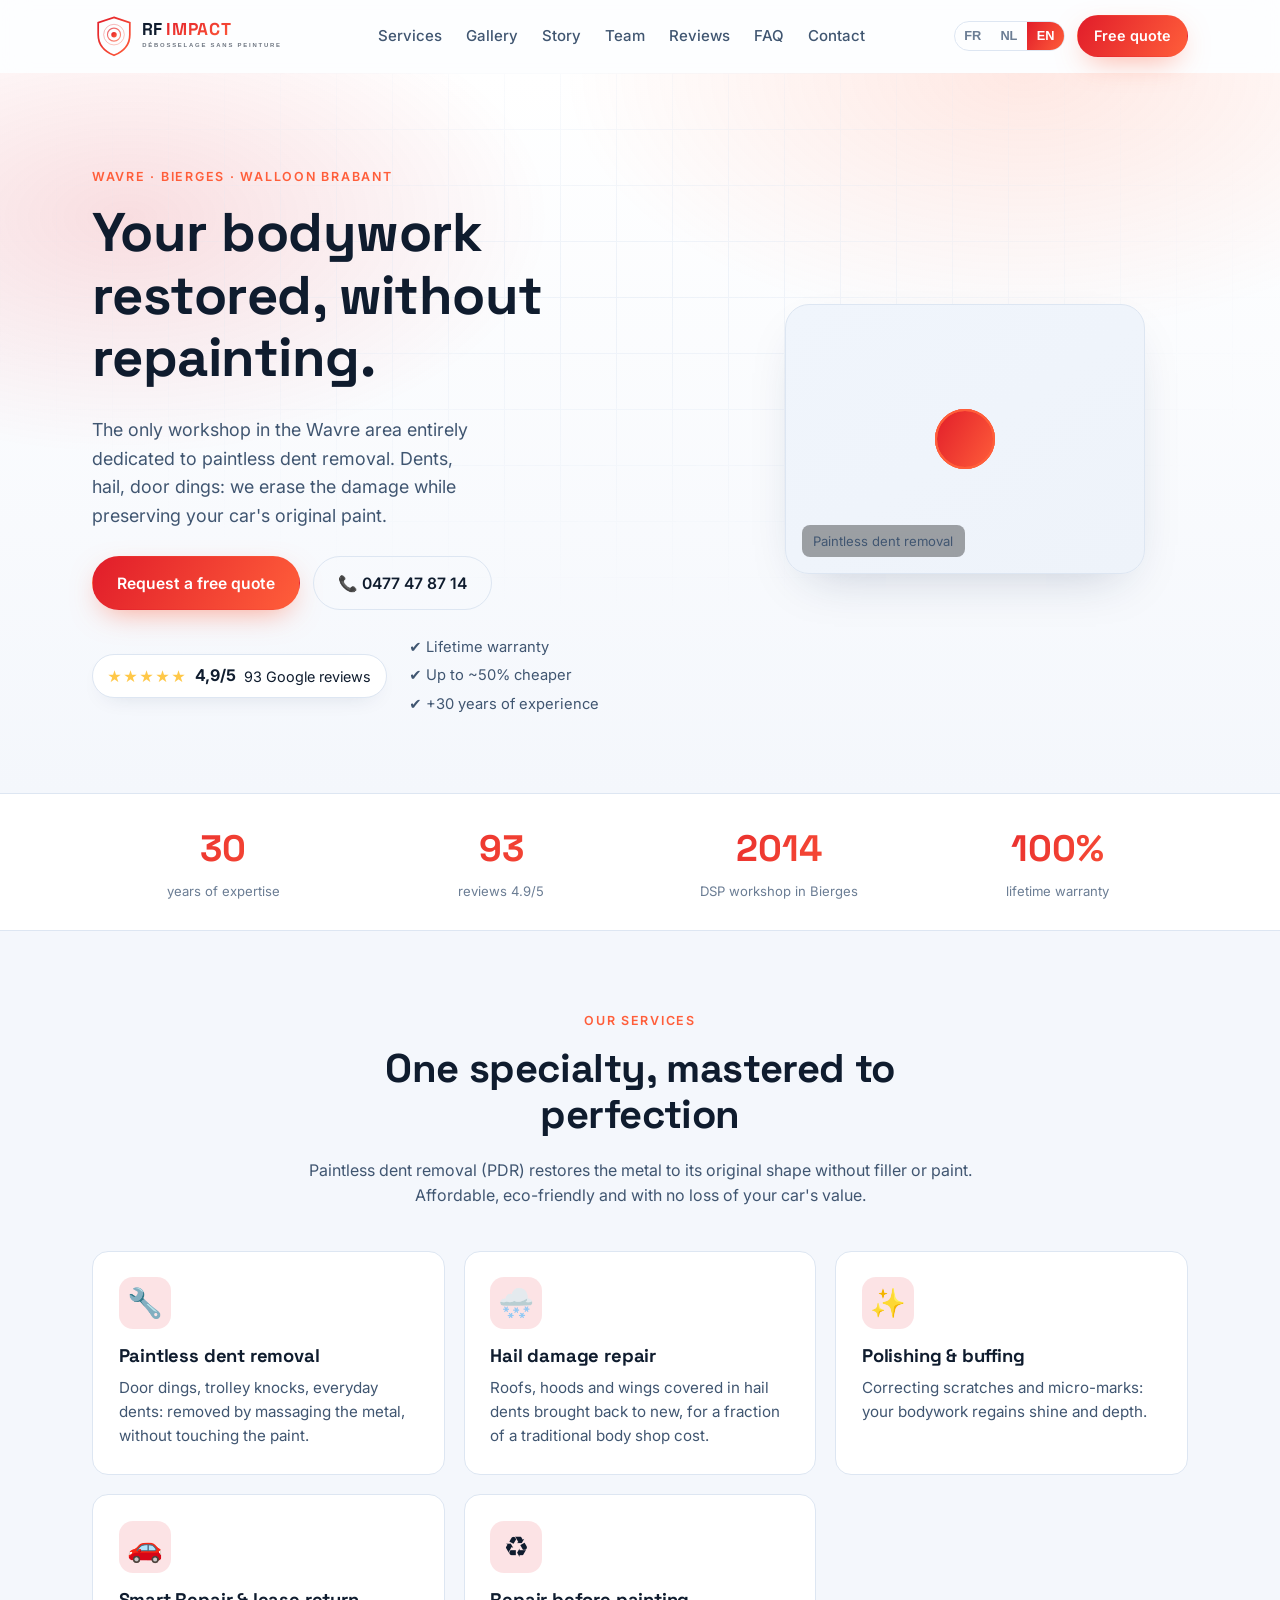
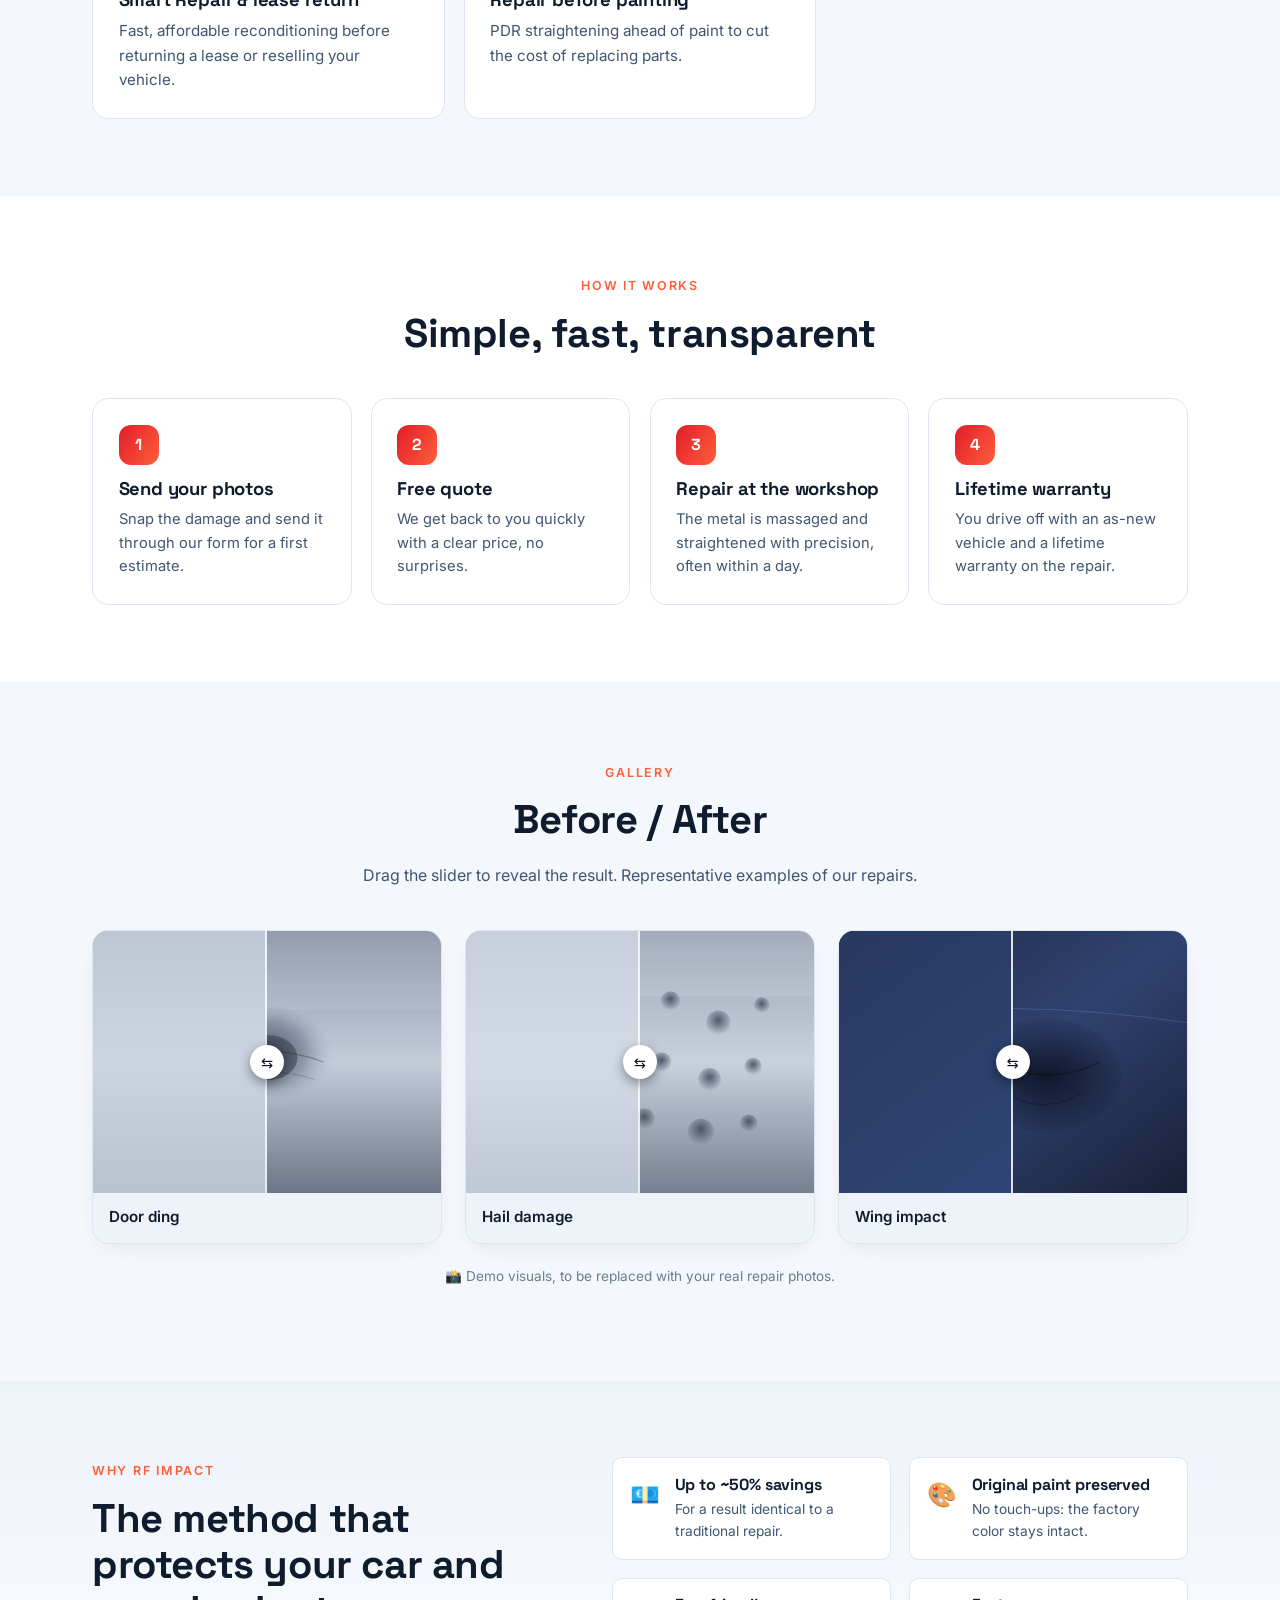
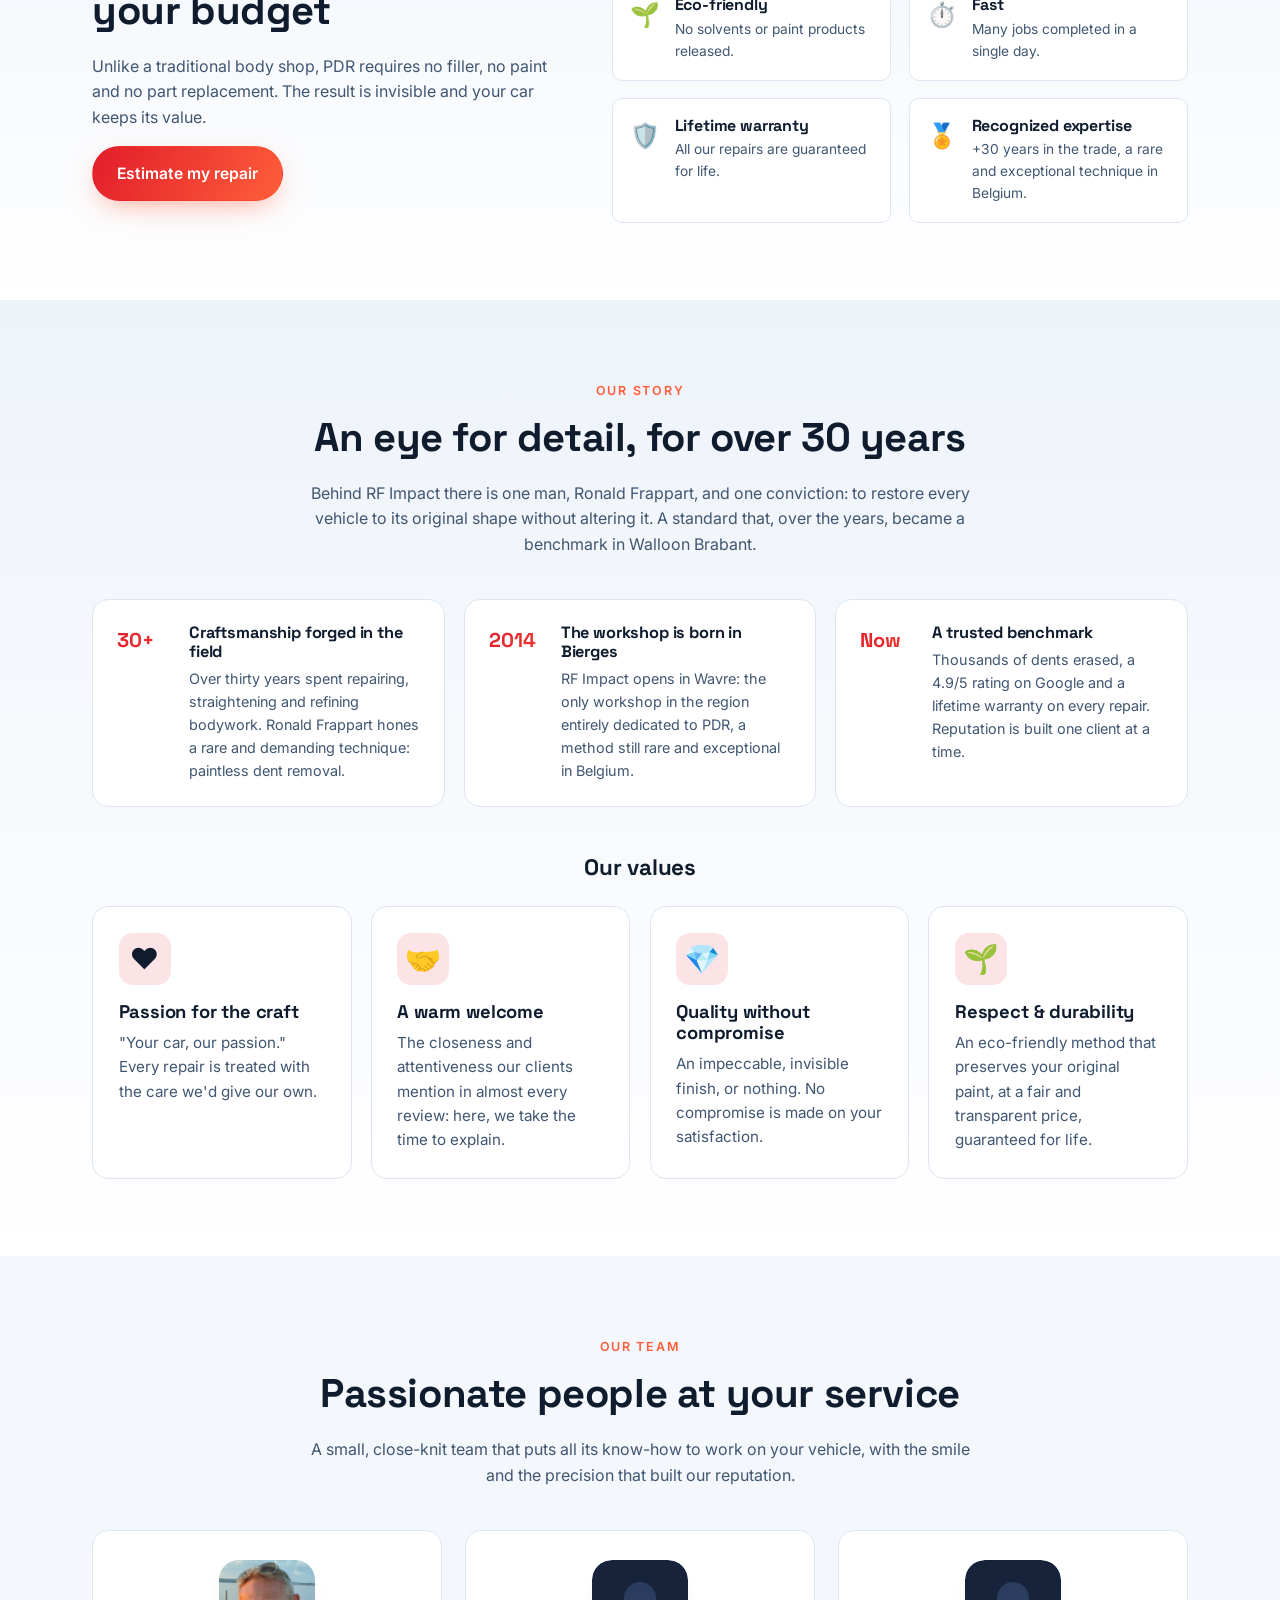
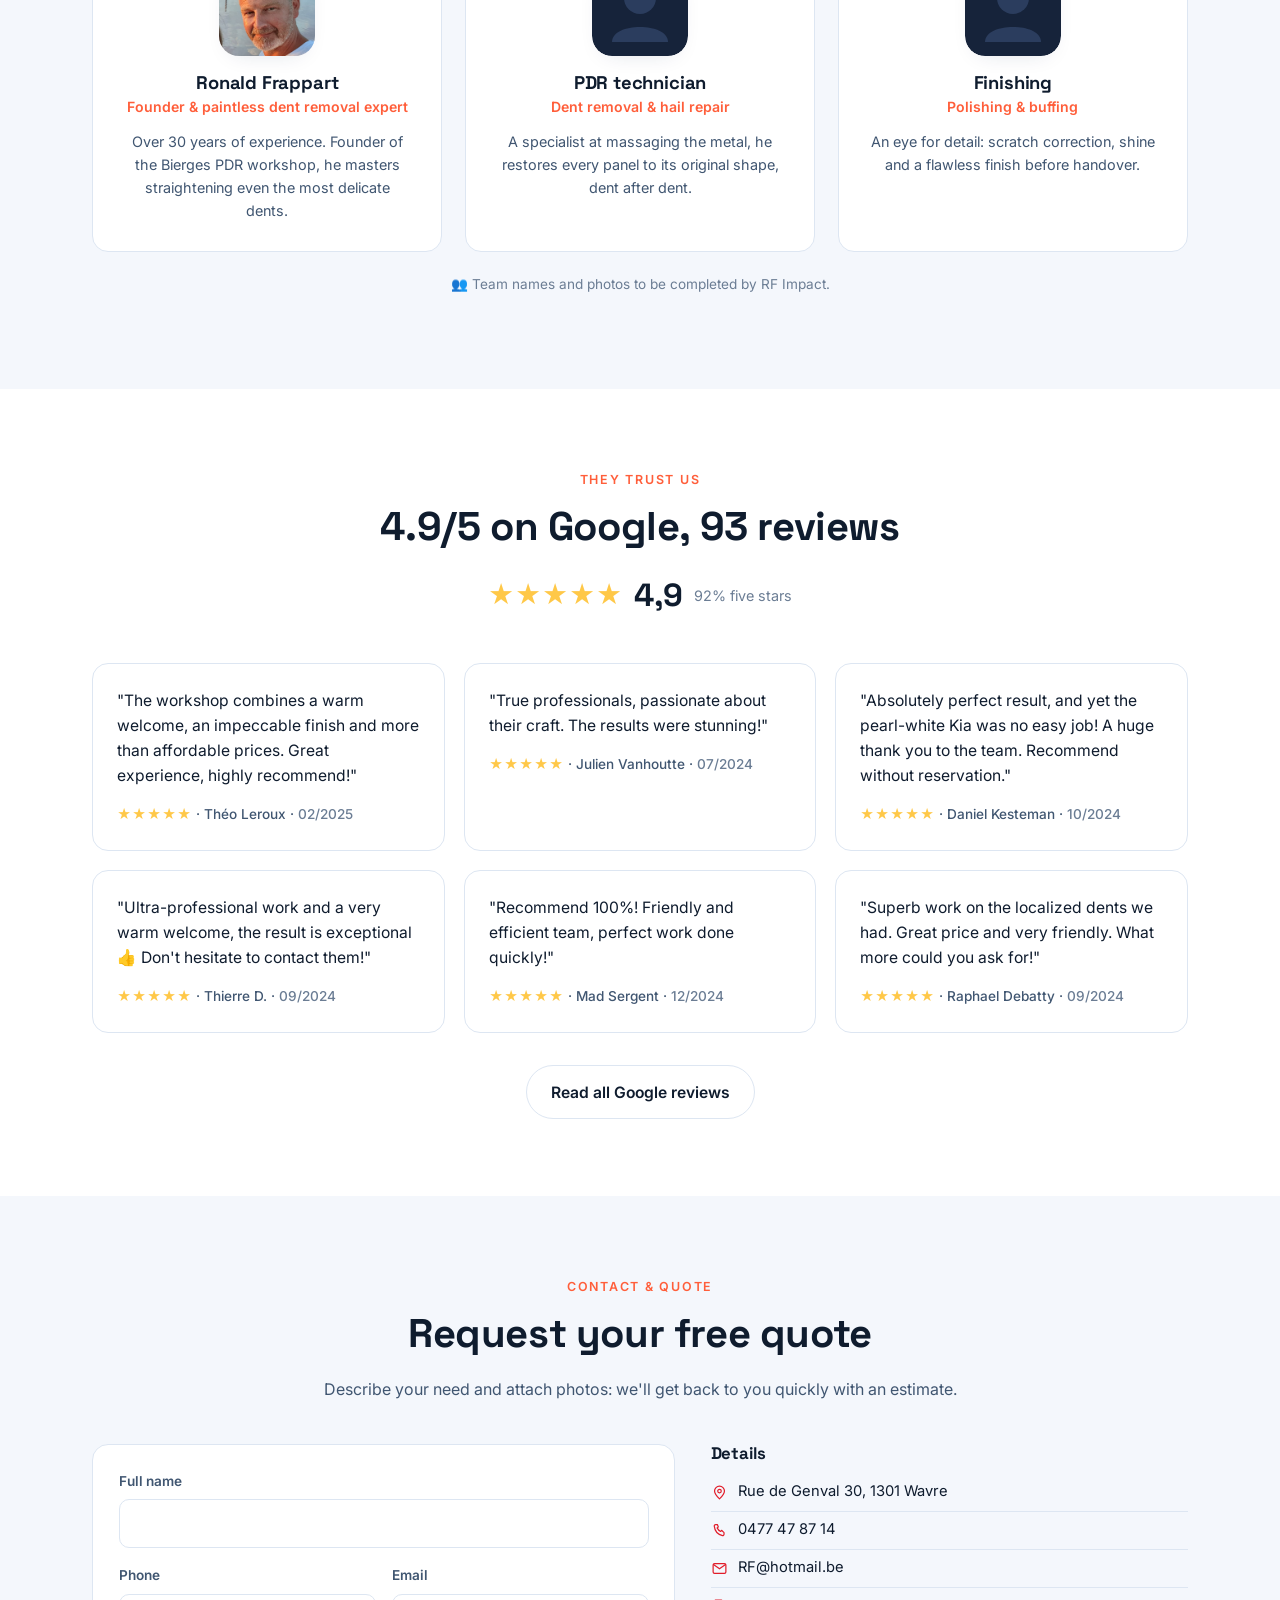
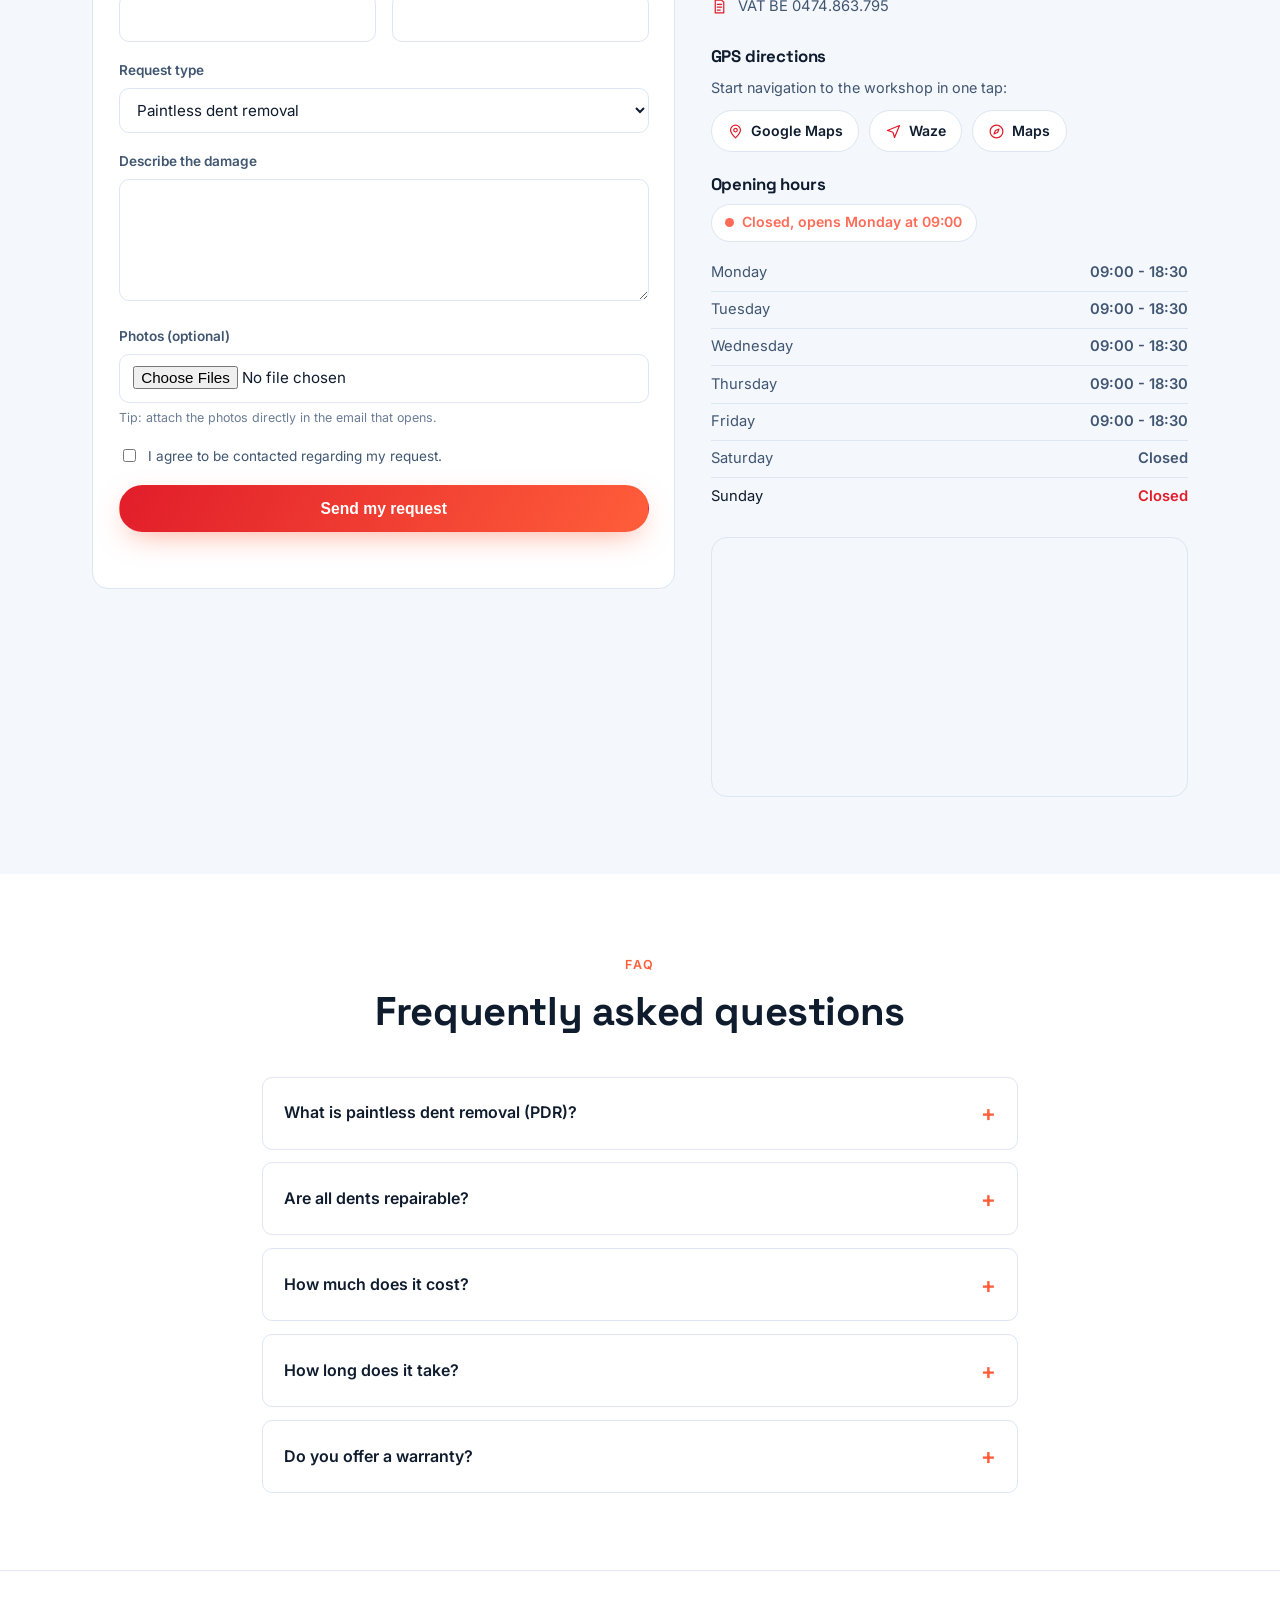
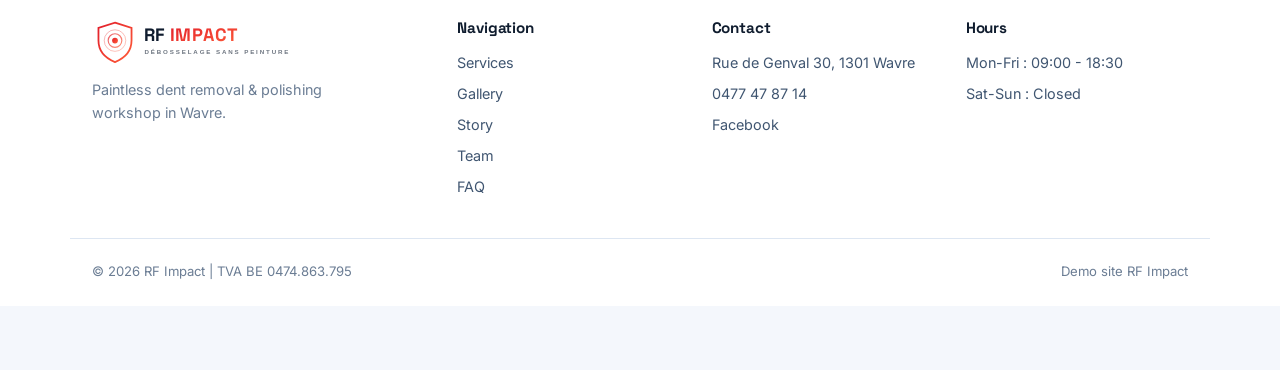
==== index.html @ 6174b1ff "Site RF Impact - version demo client Site vitrine PWA trilingue (FR/NL/EN) : debosselage sans peintu" ====
<!DOCTYPE html>
<html lang="fr">
<head>
  <meta charset="UTF-8" />
  <meta name="viewport" content="width=device-width, initial-scale=1.0" />
  <meta name="theme-color" content="#e11d2a" />
  <title>RF Impact | Débosselage sans peinture à Wavre (DSP, grêle, polissage)</title>
  <meta name="description" content="RF Impact à Wavre (Bierges) : le seul atelier de la région entièrement dédié au débosselage sans peinture (DSP). Plus de 30 ans d'expérience, garantie à vie, 4,9/5 sur Google. Grêle, coups de portière, polissage. Devis gratuit." />
  <meta name="keywords" content="débosselage sans peinture, DSP, Wavre, Bierges, grêle, carrosserie, smart repair, polissage, RF Impact, Ronald Frappart, Brabant wallon, réparation bosse voiture" />
  <meta name="author" content="RF Impact" />
  <meta name="robots" content="index, follow, max-image-preview:large, max-snippet:-1" />
  <meta name="format-detection" content="telephone=yes" />
  <link rel="canonical" href="https://rfimpact.be/" />

  <!-- Geo (local SEO) -->
  <meta name="geo.region" content="BE-WBR" />
  <meta name="geo.placename" content="Wavre, Bierges" />
  <meta name="geo.position" content="50.7057;4.5647" />
  <meta name="ICBM" content="50.7057, 4.5647" />

  <!-- Open Graph -->
  <meta property="og:type" content="business.business" />
  <meta property="og:site_name" content="RF Impact" />
  <meta property="og:title" content="RF Impact | Débosselage sans peinture à Wavre" />
  <meta property="og:description" content="Le seul atelier de Wavre entièrement dédié au débosselage sans peinture. Plus de 30 ans d'expérience, garantie à vie, 4,9/5 sur Google." />
  <meta property="og:url" content="https://rfimpact.be/" />
  <meta property="og:image" content="https://rfimpact.be/assets/og.svg" />
  <meta property="og:image:alt" content="RF Impact, débosselage sans peinture à Wavre" />
  <meta property="og:locale" content="fr_BE" />
  <meta property="og:locale:alternate" content="nl_BE" />
  <meta property="og:locale:alternate" content="en_GB" />

  <!-- Twitter Card -->
  <meta name="twitter:card" content="summary_large_image" />
  <meta name="twitter:title" content="RF Impact | Débosselage sans peinture à Wavre" />
  <meta name="twitter:description" content="Le seul atelier de Wavre dédié au débosselage sans peinture. Garantie à vie, 4,9/5 sur Google." />
  <meta name="twitter:image" content="https://rfimpact.be/assets/og.svg" />

  <link rel="icon" type="image/svg+xml" href="assets/icon.svg" />
  <link rel="apple-touch-icon" href="assets/icon.svg" />
  <link rel="manifest" href="manifest.webmanifest" />

  <link rel="preconnect" href="https://fonts.googleapis.com" />
  <link rel="preconnect" href="https://fonts.gstatic.com" crossorigin />
  <link href="https://fonts.googleapis.com/css2?family=Space+Grotesk:wght@500;600;700&family=Inter:wght@400;500;600;700&display=swap" rel="stylesheet" />
  <link rel="stylesheet" href="styles.css" />

  <!-- Structured data for local SEO -->
  <script type="application/ld+json">
  {
    "@context": "https://schema.org",
    "@type": "AutoBodyShop",
    "@id": "https://rfimpact.be/#business",
    "name": "RF Impact",
    "alternateName": "DSP RF-Impact Ronald Frappart",
    "description": "Atelier de débosselage sans peinture (DSP) à Wavre : le seul de la région entièrement dédié au DSP. Grêle, coups de portière, polissage. Garantie à vie, plus de 30 ans d'expérience.",
    "url": "https://rfimpact.be/",
    "image": "https://rfimpact.be/assets/icon.svg",
    "logo": "https://rfimpact.be/assets/icon.svg",
    "founder": { "@type": "Person", "name": "Ronald Frappart" },
    "foundingDate": "2014",
    "priceRange": "€€",
    "currenciesAccepted": "EUR",
    "paymentAccepted": "Espèces, Bancontact, Virement",
    "telephone": "+32477478714",
    "email": "RF@hotmail.be",
    "knowsLanguage": ["fr", "nl", "en"],
    "slogan": "Votre carrosserie retrouve sa forme, sans repeindre.",
    "address": {
      "@type": "PostalAddress",
      "streetAddress": "Rue de Genval 30",
      "postalCode": "1301",
      "addressLocality": "Wavre",
      "addressRegion": "Brabant wallon",
      "addressCountry": "BE"
    },
    "geo": { "@type": "GeoCoordinates", "latitude": 50.7057, "longitude": 4.5647 },
    "hasMap": "https://www.google.com/maps?q=Rue+de+Genval+30,+1301+Wavre",
    "areaServed": [
      { "@type": "City", "name": "Wavre" },
      { "@type": "City", "name": "Bierges" },
      { "@type": "City", "name": "Ottignies-Louvain-la-Neuve" },
      { "@type": "City", "name": "Rixensart" },
      { "@type": "City", "name": "Genval" },
      { "@type": "AdministrativeArea", "name": "Brabant wallon" }
    ],
    "openingHoursSpecification": [
      { "@type": "OpeningHoursSpecification", "dayOfWeek": ["Monday","Tuesday","Wednesday","Thursday","Friday"], "opens": "09:00", "closes": "18:30" }
    ],
    "sameAs": [
      "https://www.facebook.com/CentreDeDebosselageSansPeinture/",
      "https://www.google.com/search?q=RF+Impact+DSP+Wavre"
    ],
    "hasOfferCatalog": {
      "@type": "OfferCatalog",
      "name": "Services RF Impact",
      "itemListElement": [
        { "@type": "Offer", "itemOffered": { "@type": "Service", "name": "Débosselage sans peinture (DSP)" } },
        { "@type": "Offer", "itemOffered": { "@type": "Service", "name": "Réparation grêle" } },
        { "@type": "Offer", "itemOffered": { "@type": "Service", "name": "Polissage et lustrage" } },
        { "@type": "Offer", "itemOffered": { "@type": "Service", "name": "Smart Repair et retour leasing" } }
      ]
    },
    "aggregateRating": { "@type": "AggregateRating", "ratingValue": "4.9", "reviewCount": "93", "bestRating": "5" },
    "review": [
      { "@type": "Review", "author": { "@type": "Person", "name": "Théo Leroux" }, "reviewRating": { "@type": "Rating", "ratingValue": "5", "bestRating": "5" }, "reviewBody": "L'atelier allie un accueil chaleureux, un rendu impeccable et des prix plus qu'abordables. Super expérience, je recommande !" },
      { "@type": "Review", "author": { "@type": "Person", "name": "Daniel Kesteman" }, "reviewRating": { "@type": "Rating", "ratingValue": "5", "bestRating": "5" }, "reviewBody": "Résultat absolument parfait. Un tout grand merci à l'équipe. À recommander sans réserve." }
    ],
    "vatID": "BE0474863795"
  }
  </script>
</head>
<body>
  <a class="skip-link" href="#main" data-i18n="a11y.skip">Aller au contenu</a>

  <!-- ============ HEADER ============ -->
  <header class="site-header" id="siteHeader">
    <div class="container header-inner">
      <a href="#hero" class="brand" aria-label="RF Impact, accueil">
        <svg class="brand-logo" viewBox="0 0 286 64" role="img" aria-label="RF Impact" xmlns="http://www.w3.org/2000/svg">
          <defs><linearGradient id="lg1" x1="0" y1="0" x2="1" y2="1"><stop offset="0" stop-color="#e11d2a"/><stop offset="1" stop-color="#ff5e3a"/></linearGradient></defs>
          <path d="M32 5 L55 12.5 V30 C55 45 45.5 54.5 32 60 C18.5 54.5 9 45 9 30 V12.5 Z" fill="none" stroke="url(#lg1)" stroke-width="2.5"/>
          <circle cx="32" cy="30" r="4" fill="url(#lg1)"/>
          <circle cx="32" cy="30" r="9.5" fill="none" stroke="url(#lg1)" stroke-width="1.6" opacity="0.7"/>
          <circle cx="32" cy="30" r="15" fill="none" stroke="url(#lg1)" stroke-width="1.2" opacity="0.4"/>
          <text x="72" y="31" font-family="'Space Grotesk','Segoe UI',sans-serif" font-size="25" font-weight="700" fill="currentColor" letter-spacing="1">RF</text>
          <text x="108" y="31" font-family="'Space Grotesk','Segoe UI',sans-serif" font-size="25" font-weight="700" fill="url(#lg1)" letter-spacing="1">IMPACT</text>
          <text x="73" y="48" font-family="'Segoe UI',sans-serif" font-size="8.6" font-weight="600" fill="currentColor" opacity="0.6" letter-spacing="2.6">DÉBOSSELAGE SANS PEINTURE</text>
        </svg>
      </a>

      <nav class="main-nav" id="mainNav" aria-label="Navigation principale">
        <a href="#services" data-i18n="nav.services">Services</a>
        <a href="#gallery" data-i18n="nav.gallery">Galerie</a>
        <a href="#story" data-i18n="nav.story">Histoire</a>
        <a href="#team" data-i18n="nav.team">Équipe</a>
        <a href="#reviews" data-i18n="nav.reviews">Avis</a>
        <a href="#faq" data-i18n="nav.faq">FAQ</a>
        <a href="#contact" data-i18n="nav.contact">Contact</a>
      </nav>

      <div class="header-actions">
        <div class="lang-switch" role="group" aria-label="Langue">
          <button data-lang="fr" class="is-active" type="button">FR</button>
          <button data-lang="nl" type="button">NL</button>
          <button data-lang="en" type="button">EN</button>
        </div>
        <a href="#contact" class="btn btn-primary btn-sm" data-i18n="nav.cta">Devis gratuit</a>
        <button class="nav-toggle" id="navToggle" aria-label="Menu" aria-expanded="false" aria-controls="mainNav">
          <span></span><span></span><span></span>
        </button>
      </div>
    </div>
  </header>

  <main id="main">
    <!-- ============ HERO ============ -->
    <section class="hero" id="hero">
      <div class="hero-bg" aria-hidden="true"></div>
      <div class="container hero-inner">
        <div class="hero-copy">
          <span class="eyebrow" data-i18n="hero.eyebrow">Wavre · Bierges · Brabant wallon</span>
          <h1 data-i18n="hero.title">Votre carrosserie retrouve sa forme, sans repeindre.</h1>
          <p class="hero-lead" data-i18n="hero.lead">Le seul atelier de la région de Wavre entièrement dédié au débosselage sans peinture. Bosses, grêle, coups de portière : nous effaçons les impacts en préservant votre peinture d'origine.</p>
          <div class="hero-cta">
            <a href="#contact" class="btn btn-primary" data-i18n="hero.cta1">Demander un devis gratuit</a>
            <a href="tel:+32477478714" class="btn btn-ghost" data-i18n="hero.cta2">📞 0477 47 87 14</a>
          </div>
          <div class="hero-trust">
            <div class="rating-badge">
              <span class="stars" aria-hidden="true">★★★★★</span>
              <strong>4,9/5</strong>
              <span data-i18n="hero.reviews">93 avis Google</span>
            </div>
            <ul class="hero-usps">
              <li data-i18n="hero.usp1">✔ Garantie à vie</li>
              <li data-i18n="hero.usp2">✔ Jusqu'à ~50 % moins cher</li>
              <li data-i18n="hero.usp3">✔ +30 ans d'expérience</li>
            </ul>
          </div>
        </div>
        <div class="hero-visual" aria-hidden="true">
          <div class="hero-card">
            <div class="ripple"></div>
            <div class="hero-card-label"><span data-i18n="hero.cardLabel">Débosselage sans peinture</span></div>
          </div>
        </div>
      </div>
    </section>

    <!-- ============ STATS BAR ============ -->
    <section class="stats-bar" aria-label="Chiffres clés">
      <div class="container stats-grid">
        <div class="stat"><strong data-count="30">30</strong><span data-i18n="stats.years">ans d'expertise</span></div>
        <div class="stat"><strong data-count="93">93</strong><span data-i18n="stats.reviews">avis 4,9/5</span></div>
        <div class="stat"><strong>2014</strong><span data-i18n="stats.since">atelier DSP à Bierges</span></div>
        <div class="stat"><strong>100%</strong><span data-i18n="stats.guarantee">garantie à vie</span></div>
      </div>
    </section>

    <!-- ============ SERVICES ============ -->
    <section class="section" id="services">
      <div class="container">
        <header class="section-head">
          <span class="eyebrow" data-i18n="services.eyebrow">Nos services</span>
          <h2 data-i18n="services.title">Une seule spécialité, maîtrisée à la perfection</h2>
          <p data-i18n="services.intro">Le débosselage sans peinture (DSP) rend au métal sa forme d'origine sans masticage ni peinture. Économique, écologique et sans altérer la valeur de votre véhicule.</p>
        </header>
        <div class="cards">
          <article class="card">
            <div class="card-icon">🔧</div>
            <h3 data-i18n="services.s1.title">Débosselage sans peinture</h3>
            <p data-i18n="services.s1.text">Coups de portière, chocs de caddie, bosses du quotidien : effacés par massage du métal, sans toucher à la peinture.</p>
          </article>
          <article class="card">
            <div class="card-icon">🌨️</div>
            <h3 data-i18n="services.s2.title">Réparation grêle</h3>
            <p data-i18n="services.s2.text">Toit, capot et ailes constellés par la grêle remis à neuf, pour une fraction du coût d'une carrosserie classique.</p>
          </article>
          <article class="card">
            <div class="card-icon">✨</div>
            <h3 data-i18n="services.s3.title">Polissage & lustrage</h3>
            <p data-i18n="services.s3.text">Correction des griffes et micro-rayures : votre carrosserie retrouve brillance et profondeur.</p>
          </article>
          <article class="card">
            <div class="card-icon">🚗</div>
            <h3 data-i18n="services.s4.title">Smart Repair & retour leasing</h3>
            <p data-i18n="services.s4.text">Remise en état rapide et économique avant restitution d'un leasing ou revente de votre véhicule.</p>
          </article>
          <article class="card">
            <div class="card-icon">♻️</div>
            <h3 data-i18n="services.s6.title">Réparation avant peinture</h3>
            <p data-i18n="services.s6.text">Redressage DSP en amont d'une peinture pour réduire les coûts de remplacement de pièces.</p>
          </article>
        </div>
      </div>
    </section>

    <!-- ============ PROCESS ============ -->
    <section class="section section-alt" id="process">
      <div class="container">
        <header class="section-head">
          <span class="eyebrow" data-i18n="process.eyebrow">Comment ça marche</span>
          <h2 data-i18n="process.title">Simple, rapide, transparent</h2>
        </header>
        <ol class="steps">
          <li class="step"><span class="step-num">1</span><h3 data-i18n="process.p1.title">Envoyez vos photos</h3><p data-i18n="process.p1.text">Prenez le dégât en photo et envoyez-le via notre formulaire pour une première estimation.</p></li>
          <li class="step"><span class="step-num">2</span><h3 data-i18n="process.p2.title">Devis gratuit</h3><p data-i18n="process.p2.text">Nous vous recontactons rapidement avec un prix clair, sans surprise.</p></li>
          <li class="step"><span class="step-num">3</span><h3 data-i18n="process.p3.title">Réparation à l'atelier</h3><p data-i18n="process.p3.text">Le métal est massé et redressé avec précision, souvent en une journée.</p></li>
          <li class="step"><span class="step-num">4</span><h3 data-i18n="process.p4.title">Garantie à vie</h3><p data-i18n="process.p4.text">Vous repartez avec un véhicule comme neuf et une garantie à vie sur la réparation.</p></li>
        </ol>
      </div>
    </section>

    <!-- ============ GALLERY (before/after) ============ -->
    <section class="section" id="gallery">
      <div class="container">
        <header class="section-head">
          <span class="eyebrow" data-i18n="gallery.eyebrow">Galerie</span>
          <h2 data-i18n="gallery.title">Avant / Après</h2>
          <p data-i18n="gallery.intro">Glissez le curseur pour révéler le résultat. Exemples représentatifs de nos réparations.</p>
        </header>
        <div class="ba-grid" id="baGrid">
          <figure class="ba" data-before="assets/gallery/door-before.svg" data-after="assets/gallery/door-after.svg">
            <figcaption data-i18n="gallery.g1">Coup de portière</figcaption>
          </figure>
          <figure class="ba" data-before="assets/gallery/hail-before.svg" data-after="assets/gallery/hail-after.svg">
            <figcaption data-i18n="gallery.g2">Dégâts de grêle</figcaption>
          </figure>
          <figure class="ba" data-before="assets/gallery/fender-before.svg" data-after="assets/gallery/fender-after.svg">
            <figcaption data-i18n="gallery.g3">Choc sur l'aile</figcaption>
          </figure>
        </div>
        <p class="gallery-note" data-i18n="gallery.note">📸 Visuels de démonstration, à remplacer par vos vraies photos de réparations.</p>
      </div>
    </section>

    <!-- ============ ADVANTAGES ============ -->
    <section class="section section-dark" id="advantages">
      <div class="container adv-inner">
        <div class="adv-copy">
          <span class="eyebrow" data-i18n="adv.eyebrow">Pourquoi RF Impact</span>
          <h2 data-i18n="adv.title">La méthode qui préserve votre voiture et votre budget</h2>
          <p data-i18n="adv.intro">Contrairement à une carrosserie traditionnelle, le DSP ne nécessite ni mastic, ni peinture, ni remplacement de pièce. Le résultat est invisible et la valeur de votre véhicule intacte.</p>
          <a href="#contact" class="btn btn-primary" data-i18n="adv.cta">Estimer ma réparation</a>
        </div>
        <ul class="adv-list">
          <li><span class="adv-ico">💶</span><div><h3 data-i18n="adv.a1.title">Jusqu'à ~50 % d'économie</h3><p data-i18n="adv.a1.text">Pour un résultat identique à une réparation classique.</p></div></li>
          <li><span class="adv-ico">🎨</span><div><h3 data-i18n="adv.a2.title">Peinture d'origine préservée</h3><p data-i18n="adv.a2.text">Aucune retouche : la teinte constructeur reste intacte.</p></div></li>
          <li><span class="adv-ico">🌱</span><div><h3 data-i18n="adv.a3.title">Écologique</h3><p data-i18n="adv.a3.text">Pas de solvants ni de produits de peinture rejetés.</p></div></li>
          <li><span class="adv-ico">⏱️</span><div><h3 data-i18n="adv.a4.title">Rapide</h3><p data-i18n="adv.a4.text">Beaucoup d'interventions réalisées en une seule journée.</p></div></li>
          <li><span class="adv-ico">🛡️</span><div><h3 data-i18n="adv.a5.title">Garantie à vie</h3><p data-i18n="adv.a5.text">Toutes nos réparations sont garanties à vie.</p></div></li>
          <li><span class="adv-ico">🏅</span><div><h3 data-i18n="adv.a6.title">Expertise reconnue</h3><p data-i18n="adv.a6.text">+30 ans de métier, une technique rare et exceptionnelle en Belgique.</p></div></li>
        </ul>
      </div>
    </section>

    <!-- ============ STORY / HISTORY & VALUES ============ -->
    <section class="section section-dark" id="story">
      <div class="container">
        <header class="section-head">
          <span class="eyebrow" data-i18n="story.eyebrow">Notre histoire</span>
          <h2 data-i18n="story.title">Une passion du détail, depuis plus de 30 ans</h2>
          <p data-i18n="story.intro">Derrière RF Impact, il y a un homme, Ronald Frappart, et une conviction : redonner à chaque véhicule sa forme d'origine, sans le dénaturer. Une exigence devenue, au fil des années, une référence dans le Brabant wallon.</p>
        </header>

        <ol class="timeline">
          <li class="tl-item">
            <span class="tl-year">30+</span>
            <div>
              <h3 data-i18n="story.t1.title">Un savoir-faire forgé sur le terrain</h3>
              <p data-i18n="story.t1.text">Plus de trente ans passés à réparer, redresser et sublimer des carrosseries. Ronald Frappart affine une technique rare et exigeante : le débosselage sans peinture.</p>
            </div>
          </li>
          <li class="tl-item">
            <span class="tl-year">2014</span>
            <div>
              <h3 data-i18n="story.t2.title">Naissance de l'atelier à Bierges</h3>
              <p data-i18n="story.t2.text">RF Impact ouvre ses portes à Wavre : le seul atelier de la région entièrement dédié au DSP, une méthode encore rare et exceptionnelle en Belgique.</p>
            </div>
          </li>
          <li class="tl-item">
            <span class="tl-year" data-i18n="story.t3.year">Auj.</span>
            <div>
              <h3 data-i18n="story.t3.title">Une référence de confiance</h3>
              <p data-i18n="story.t3.text">Des milliers d'impacts effacés, une note de 4,9/5 sur Google et une garantie à vie sur chaque réparation. La réputation se construit un client à la fois.</p>
            </div>
          </li>
        </ol>

        <h3 class="values-head" data-i18n="story.valuesTitle">Nos valeurs</h3>
        <div class="cards cards-4">
          <article class="card">
            <div class="card-icon">❤️</div>
            <h3 data-i18n="story.v1.title">La passion du métier</h3>
            <p data-i18n="story.v1.text">« Votre voiture, notre passion. » Chaque réparation est traitée avec le soin que l'on porterait à la sienne.</p>
          </article>
          <article class="card">
            <div class="card-icon">🤝</div>
            <h3 data-i18n="story.v2.title">Un accueil chaleureux</h3>
            <p data-i18n="story.v2.text">La proximité et l'écoute que nos clients citent dans presque tous leurs avis : ici, on prend le temps de vous expliquer.</p>
          </article>
          <article class="card">
            <div class="card-icon">💎</div>
            <h3 data-i18n="story.v3.title">La qualité sans compromis</h3>
            <p data-i18n="story.v3.text">Un rendu impeccable, invisible, ou rien. Aucun compromis n'est fait sur votre satisfaction.</p>
          </article>
          <article class="card">
            <div class="card-icon">🌱</div>
            <h3 data-i18n="story.v4.title">Le respect & la durabilité</h3>
            <p data-i18n="story.v4.text">Une méthode écologique qui préserve votre peinture d'origine, à un prix juste et transparent, garantie à vie.</p>
          </article>
        </div>
      </div>
    </section>

    <!-- ============ TEAM ============ -->
    <section class="section" id="team">
      <div class="container">
        <header class="section-head">
          <span class="eyebrow" data-i18n="team.eyebrow">Notre équipe</span>
          <h2 data-i18n="team.title">Des passionnés à votre service</h2>
          <p data-i18n="team.intro">Une petite équipe soudée qui met tout son savoir-faire au service de votre véhicule, avec le sourire et la précision qui font notre réputation.</p>
        </header>
        <div class="team-grid">
          <article class="team-card">
            <div class="avatar avatar-photo">
              <img src="assets/team/ronald.jpg" alt="Ronald Frappart, fondateur de RF Impact" loading="lazy"
                   onerror="this.style.display='none';this.nextElementSibling.style.display='block';" />
              <svg viewBox="0 0 96 96" style="display:none" aria-hidden="true" xmlns="http://www.w3.org/2000/svg"><defs><linearGradient id="av1" x1="0" y1="0" x2="1" y2="1"><stop offset="0" stop-color="#e11d2a"/><stop offset="1" stop-color="#ff5e3a"/></linearGradient></defs><rect width="96" height="96" rx="20" fill="#0f1826"/><text x="48" y="60" font-family="'Space Grotesk',sans-serif" font-size="34" font-weight="700" fill="url(#av1)" text-anchor="middle">RF</text></svg>
            </div>
            <h3 data-i18n="team.m1.name">Ronald Frappart</h3>
            <p class="team-role" data-i18n="team.m1.role">Fondateur & expert en débosselage sans peinture</p>
            <p class="team-bio" data-i18n="team.m1.bio">Plus de 30 ans d'expérience. À l'origine de l'atelier DSP de Bierges, il maîtrise le redressage des impacts les plus délicats.</p>
          </article>
          <article class="team-card">
            <div class="avatar" aria-hidden="true">
              <svg viewBox="0 0 96 96" xmlns="http://www.w3.org/2000/svg"><rect width="96" height="96" rx="20" fill="#16233a"/><circle cx="48" cy="38" r="16" fill="#2b3d5e"/><path d="M20 82 C20 62 76 62 76 82 Z" fill="#2b3d5e"/></svg>
            </div>
            <h3 data-i18n="team.m2.name">Technicien DSP</h3>
            <p class="team-role" data-i18n="team.m2.role">Débosselage & réparation grêle</p>
            <p class="team-bio" data-i18n="team.m2.bio">Spécialiste du massage du métal, il redonne à chaque carrosserie sa forme d'origine, impact après impact.</p>
          </article>
          <article class="team-card">
            <div class="avatar" aria-hidden="true">
              <svg viewBox="0 0 96 96" xmlns="http://www.w3.org/2000/svg"><rect width="96" height="96" rx="20" fill="#16233a"/><circle cx="48" cy="38" r="16" fill="#2b3d5e"/><path d="M20 82 C20 62 76 62 76 82 Z" fill="#2b3d5e"/></svg>
            </div>
            <h3 data-i18n="team.m3.name">Finitions</h3>
            <p class="team-role" data-i18n="team.m3.role">Polissage & lustrage</p>
            <p class="team-bio" data-i18n="team.m3.bio">Le souci du détail : correction des griffes, brillance et rendu impeccable avant la restitution.</p>
          </article>
        </div>
        <p class="gallery-note" data-i18n="team.note">👥 Noms et photos de l'équipe à compléter par RF Impact.</p>
      </div>
    </section>

    <!-- ============ REVIEWS ============ -->
    <section class="section section-alt" id="reviews">
      <div class="container">
        <header class="section-head">
          <span class="eyebrow" data-i18n="rev.eyebrow">Ils nous font confiance</span>
          <h2 data-i18n="rev.title">4,9/5 sur Google, 93 avis</h2>
          <div class="rating-hero">
            <span class="stars big" aria-hidden="true">★★★★★</span>
            <span class="rating-num">4,9</span>
            <span class="rating-sub" data-i18n="rev.sub">92 % de 5 étoiles</span>
          </div>
        </header>
        <div class="reviews-grid">
          <blockquote class="review">
            <p data-i18n="rev.r1">« L'atelier allie un accueil chaleureux, un rendu impeccable et des prix plus qu'abordables. Super expérience, je recommande ! »</p>
            <footer><span class="rev-stars">★★★★★</span> · Théo Leroux · <span class="rev-date">02/2025</span></footer>
          </blockquote>
          <blockquote class="review">
            <p data-i18n="rev.r2">« De vrais professionnels passionnés par leur métier. Les résultats étaient bluffants ! »</p>
            <footer><span class="rev-stars">★★★★★</span> · Julien Vanhoutte · <span class="rev-date">07/2024</span></footer>
          </blockquote>
          <blockquote class="review">
            <p data-i18n="rev.r3">« Résultat absolument parfait, et pourtant le blanc nacré de la Kia n'était pas évident ! Un tout grand merci à l'équipe. À recommander sans réserve. »</p>
            <footer><span class="rev-stars">★★★★★</span> · Daniel Kesteman · <span class="rev-date">10/2024</span></footer>
          </blockquote>
          <blockquote class="review">
            <p data-i18n="rev.r4">« Travail ultra professionnel et accueil super chaleureux, le résultat est exceptionnel 👍 N'hésitez pas à les contacter ! »</p>
            <footer><span class="rev-stars">★★★★★</span> · Thierre D. · <span class="rev-date">09/2024</span></footer>
          </blockquote>
          <blockquote class="review">
            <p data-i18n="rev.r5">« Je recommande à 100 % ! Équipe sympathique et efficace, travail parfait et effectué rapidement ! »</p>
            <footer><span class="rev-stars">★★★★★</span> · Mad Sergent · <span class="rev-date">12/2024</span></footer>
          </blockquote>
          <blockquote class="review">
            <p data-i18n="rev.r6">« Superbe travail pour les coups localisés que nous avions. Top prix et très sympa. Que demander de plus ! »</p>
            <footer><span class="rev-stars">★★★★★</span> · Raphael Debatty · <span class="rev-date">09/2024</span></footer>
          </blockquote>
        </div>
        <div class="reviews-cta">
          <a href="https://www.google.com/search?q=RF+Impact+DSP+Wavre+avis" target="_blank" rel="noopener" class="btn btn-ghost" data-i18n="rev.cta">Lire tous les avis Google</a>
        </div>
      </div>
    </section>

    <!-- ============ CONTACT / MAP / FORM ============ -->
    <section class="section" id="contact">
      <div class="container">
        <header class="section-head">
          <span class="eyebrow" data-i18n="contact.eyebrow">Contact & devis</span>
          <h2 data-i18n="contact.title">Demandez votre devis gratuit</h2>
          <p data-i18n="contact.intro">Décrivez votre besoin et joignez des photos : nous revenons vers vous rapidement avec une estimation.</p>
        </header>

        <div class="contact-grid">
          <!-- Form -->
          <form class="quote-form" id="quoteForm" novalidate>
            <div class="field">
              <label for="qName" data-i18n="contact.name">Nom complet</label>
              <input type="text" id="qName" name="name" required autocomplete="name" />
            </div>
            <div class="field-row">
              <div class="field">
                <label for="qPhone" data-i18n="contact.phone">Téléphone</label>
                <input type="tel" id="qPhone" name="phone" autocomplete="tel" />
              </div>
              <div class="field">
                <label for="qEmail" data-i18n="contact.email">E-mail</label>
                <input type="email" id="qEmail" name="email" required autocomplete="email" />
              </div>
            </div>
            <div class="field">
              <label for="qService" data-i18n="contact.service">Type de demande</label>
              <select id="qService" name="service">
                <option value="dsp" data-i18n="contact.opt1">Débosselage sans peinture</option>
                <option value="grele" data-i18n="contact.opt2">Réparation grêle</option>
                <option value="polissage" data-i18n="contact.opt3">Polissage</option>
                <option value="leasing" data-i18n="contact.opt4">Smart Repair / retour leasing</option>
                <option value="autre" data-i18n="contact.opt6">Autre</option>
              </select>
            </div>
            <div class="field">
              <label for="qMsg" data-i18n="contact.message">Décrivez le dégât</label>
              <textarea id="qMsg" name="message" rows="4" required></textarea>
            </div>
            <div class="field">
              <label for="qPhotos" data-i18n="contact.photos">Photos (facultatif)</label>
              <input type="file" id="qPhotos" name="photos" accept="image/*" multiple />
              <small data-i18n="contact.photosNote">Astuce : joignez les photos directement dans l'e-mail qui s'ouvrira.</small>
            </div>
            <label class="consent">
              <input type="checkbox" id="qConsent" required />
              <span data-i18n="contact.consent">J'accepte d'être recontacté au sujet de ma demande.</span>
            </label>
            <button type="submit" class="btn btn-primary btn-block" data-i18n="contact.submit">Envoyer ma demande</button>
            <p class="form-status" id="formStatus" role="status" aria-live="polite"></p>
          </form>

          <!-- Info + map -->
          <aside class="contact-info">
            <div class="info-block">
              <h3 data-i18n="contact.coords">Coordonnées</h3>
              <ul class="info-list contact-lines">
                <li>
                  <svg class="li-ico" viewBox="0 0 24 24" fill="none" stroke="currentColor" stroke-width="1.7" stroke-linecap="round" stroke-linejoin="round" aria-hidden="true"><path d="M12 21s7-6.3 7-11a7 7 0 1 0-14 0c0 4.7 7 11 7 11Z"/><circle cx="12" cy="10" r="2.5"/></svg>
                  <a href="https://www.google.com/maps?q=Rue+de+Genval+30,+1301+Wavre" target="_blank" rel="noopener">Rue de Genval 30, 1301 Wavre</a>
                </li>
                <li>
                  <svg class="li-ico" viewBox="0 0 24 24" fill="none" stroke="currentColor" stroke-width="1.7" stroke-linecap="round" stroke-linejoin="round" aria-hidden="true"><path d="M6.8 3.6H9l1.3 3.5-1.7 1.2a11.5 11.5 0 0 0 5.1 5.1l1.2-1.7L18.4 15v2.2a2 2 0 0 1-2.2 2A15.5 15.5 0 0 1 4.6 5.8 2 2 0 0 1 6.8 3.6Z"/></svg>
                  <a href="tel:+32477478714">0477 47 87 14</a>
                </li>
                <li>
                  <svg class="li-ico" viewBox="0 0 24 24" fill="none" stroke="currentColor" stroke-width="1.7" stroke-linecap="round" stroke-linejoin="round" aria-hidden="true"><rect x="3" y="5" width="18" height="14" rx="2"/><path d="m3.5 6.5 8.5 6 8.5-6"/></svg>
                  <a href="mailto:RF@hotmail.be">RF@hotmail.be</a>
                </li>
                <li>
                  <svg class="li-ico" viewBox="0 0 24 24" fill="none" stroke="currentColor" stroke-width="1.7" stroke-linecap="round" stroke-linejoin="round" aria-hidden="true"><path d="M6 3h9l3 3v15H6z"/><path d="M9 9h6M9 13h6M9 17h4"/></svg>
                  <span><span data-i18n="contact.vat">TVA</span> BE 0474.863.795</span>
                </li>
              </ul>
            </div>
            <div class="info-block">
              <h3 data-i18n="contact.gps">Itinéraire GPS</h3>
              <p class="gps-intro" data-i18n="contact.gpsIntro">Lancez la navigation vers l'atelier en un clic :</p>
              <div class="gps-buttons">
                <a class="gps-btn" href="https://www.google.com/maps/dir/?api=1&destination=Rue%20de%20Genval%2030%2C%201301%20Wavre%2C%20Belgique" target="_blank" rel="noopener">
                  <svg class="gps-ico" viewBox="0 0 24 24" fill="none" stroke="currentColor" stroke-width="1.7" stroke-linecap="round" stroke-linejoin="round" aria-hidden="true"><path d="M12 21s7-6.3 7-11a7 7 0 1 0-14 0c0 4.7 7 11 7 11Z"/><circle cx="12" cy="10" r="2.5"/></svg> Google Maps
                </a>
                <a class="gps-btn" href="https://waze.com/ul?q=Rue%20de%20Genval%2030%2C%201301%20Wavre&navigate=yes" target="_blank" rel="noopener">
                  <svg class="gps-ico" viewBox="0 0 24 24" fill="none" stroke="currentColor" stroke-width="1.7" stroke-linecap="round" stroke-linejoin="round" aria-hidden="true"><path d="M3.5 10.5 20.5 3.5 13.5 20.5 11.2 13Z"/></svg> Waze
                </a>
                <a class="gps-btn" href="https://maps.apple.com/?daddr=Rue%20de%20Genval%2030%2C%201301%20Wavre%2C%20Belgique&dirflg=d" target="_blank" rel="noopener">
                  <svg class="gps-ico" viewBox="0 0 24 24" fill="none" stroke="currentColor" stroke-width="1.7" stroke-linecap="round" stroke-linejoin="round" aria-hidden="true"><circle cx="12" cy="12" r="9"/><path d="m15.5 8.5-2 5-5 2 2-5Z"/></svg> <span data-i18n="contact.applemaps">Plans</span>
                </a>
              </div>
            </div>
            <div class="info-block">
              <h3 data-i18n="contact.hours">Horaires</h3>
              <div class="hours-status" id="hoursStatus" aria-live="polite"><span class="hs-dot"></span><span class="hs-text"></span></div>
              <ul class="info-list hours-list" id="hoursList">
                <li data-day="1"><span data-i18n="day.mon">Lundi</span><strong>09:00 - 18:30</strong></li>
                <li data-day="2"><span data-i18n="day.tue">Mardi</span><strong>09:00 - 18:30</strong></li>
                <li data-day="3"><span data-i18n="day.wed">Mercredi</span><strong>09:00 - 18:30</strong></li>
                <li data-day="4"><span data-i18n="day.thu">Jeudi</span><strong>09:00 - 18:30</strong></li>
                <li data-day="5"><span data-i18n="day.fri">Vendredi</span><strong>09:00 - 18:30</strong></li>
                <li data-day="6"><span data-i18n="day.sat">Samedi</span><strong data-i18n="contact.closed">Fermé</strong></li>
                <li data-day="0"><span data-i18n="day.sun">Dimanche</span><strong data-i18n="contact.closed">Fermé</strong></li>
              </ul>
            </div>
            <div class="map-wrap">
              <iframe
                title="Carte RF Impact, Rue de Genval 30, 1301 Wavre"
                src="https://www.google.com/maps?q=Rue%20de%20Genval%2030,%201301%20Wavre&output=embed"
                loading="lazy" referrerpolicy="no-referrer-when-downgrade"></iframe>
            </div>
          </aside>
        </div>
      </div>
    </section>

    <!-- ============ FAQ ============ -->
    <section class="section section-alt" id="faq">
      <div class="container container-narrow">
        <header class="section-head">
          <span class="eyebrow" data-i18n="faq.eyebrow">FAQ</span>
          <h2 data-i18n="faq.title">Questions fréquentes</h2>
        </header>
        <div class="faq-list" id="faqList">
          <details class="faq-item">
            <summary data-i18n="faq.q1">Qu'est-ce que le débosselage sans peinture (DSP) ?</summary>
            <div class="faq-a"><p data-i18n="faq.a1">C'est une technique qui consiste à masser le métal par l'arrière pour lui rendre sa forme d'origine, sans mastic ni peinture. La peinture d'usine reste intacte.</p></div>
          </details>
          <details class="faq-item">
            <summary data-i18n="faq.q2">Toutes les bosses sont-elles réparables ?</summary>
            <div class="faq-a"><p data-i18n="faq.a2">La plupart des bosses sans peinture éclatée le sont. Pour la grêle, nous atteignons souvent ~80 % d'efficacité selon l'ampleur. Envoyez-nous une photo pour un avis précis.</p></div>
          </details>
          <details class="faq-item">
            <summary data-i18n="faq.q3">Combien ça coûte ?</summary>
            <div class="faq-a"><p data-i18n="faq.a3">Le DSP revient généralement jusqu'à ~50 % moins cher qu'une réparation traditionnelle. Le prix dépend du nombre et de la taille des impacts, le devis est gratuit.</p></div>
          </details>
          <details class="faq-item">
            <summary data-i18n="faq.q4">Combien de temps faut-il ?</summary>
            <div class="faq-a"><p data-i18n="faq.a4">De nombreuses réparations sont réalisées en une seule journée. Nous vous communiquons le délai précis lors du devis.</p></div>
          </details>
          <details class="faq-item">
            <summary data-i18n="faq.q5">Offrez-vous une garantie ?</summary>
            <div class="faq-a"><p data-i18n="faq.a5">Oui : toutes nos réparations sont garanties à vie.</p></div>
          </details>
        </div>
      </div>
    </section>
  </main>

  <!-- ============ FOOTER ============ -->
  <footer class="site-footer" id="site-footer">
    <div class="container footer-grid">
      <div class="footer-brand">
        <svg class="brand-logo" viewBox="0 0 286 64" role="img" aria-label="RF Impact" xmlns="http://www.w3.org/2000/svg">
          <defs><linearGradient id="lg2" x1="0" y1="0" x2="1" y2="1"><stop offset="0" stop-color="#e11d2a"/><stop offset="1" stop-color="#ff5e3a"/></linearGradient></defs>
          <path d="M32 5 L55 12.5 V30 C55 45 45.5 54.5 32 60 C18.5 54.5 9 45 9 30 V12.5 Z" fill="none" stroke="url(#lg2)" stroke-width="2.5"/>
          <circle cx="32" cy="30" r="4" fill="url(#lg2)"/>
          <circle cx="32" cy="30" r="9.5" fill="none" stroke="url(#lg2)" stroke-width="1.6" opacity="0.7"/>
          <circle cx="32" cy="30" r="15" fill="none" stroke="url(#lg2)" stroke-width="1.2" opacity="0.4"/>
          <text x="72" y="31" font-family="'Space Grotesk','Segoe UI',sans-serif" font-size="25" font-weight="700" fill="currentColor" letter-spacing="1">RF</text>
          <text x="108" y="31" font-family="'Space Grotesk','Segoe UI',sans-serif" font-size="25" font-weight="700" fill="url(#lg2)" letter-spacing="1">IMPACT</text>
          <text x="73" y="48" font-family="'Segoe UI',sans-serif" font-size="8.6" font-weight="600" fill="currentColor" opacity="0.6" letter-spacing="2.6">DÉBOSSELAGE SANS PEINTURE</text>
        </svg>
        <p data-i18n="footer.tagline">Atelier de débosselage sans peinture & polissage à Wavre.</p>
      </div>
      <div class="footer-col">
        <h4 data-i18n="footer.nav">Navigation</h4>
        <a href="#services" data-i18n="nav.services">Services</a>
        <a href="#gallery" data-i18n="nav.gallery">Galerie</a>
        <a href="#story" data-i18n="nav.story">Histoire</a>
        <a href="#team" data-i18n="nav.team">Équipe</a>
        <a href="#faq" data-i18n="nav.faq">FAQ</a>
      </div>
      <div class="footer-col">
        <h4 data-i18n="footer.contact">Contact</h4>
        <a href="https://www.google.com/maps?q=Rue+de+Genval+30,+1301+Wavre" target="_blank" rel="noopener">Rue de Genval 30, 1301 Wavre</a>
        <a href="tel:+32477478714">0477 47 87 14</a>
        <a href="https://www.facebook.com/CentreDeDebosselageSansPeinture/" target="_blank" rel="noopener">Facebook</a>
      </div>
      <div class="footer-col">
        <h4 data-i18n="footer.hours">Horaires</h4>
        <p><span data-i18n="contact.weekdays">Lun-Ven</span> : 09:00 - 18:30</p>
        <p><span data-i18n="contact.weekend">Sam-Dim</span> : <span data-i18n="contact.closed">Fermé</span></p>
      </div>
    </div>
    <div class="container footer-bottom">
      <span>© <span id="year">2026</span> RF Impact | TVA BE 0474.863.795</span>
      <span data-i18n="footer.credit">Site de démonstration RF Impact</span>
    </div>
  </footer>

  <!-- Floating mobile action bar -->
  <nav class="mobile-bar" aria-label="Actions rapides">
    <a href="tel:+32477478714" class="mbtn">
      <svg class="mbtn-ico" viewBox="0 0 24 24" fill="none" stroke="currentColor" stroke-width="1.7" stroke-linecap="round" stroke-linejoin="round" aria-hidden="true">
        <path d="M15.5 3.5A5 5 0 0 1 20.5 8.5"/><path d="M14.8 6.6a2.5 2.5 0 0 1 2.6 2.6"/>
        <path d="M6.8 3.6H9l1.3 3.5-1.7 1.2a11.5 11.5 0 0 0 5.1 5.1l1.2-1.7L18.4 15v2.2a2 2 0 0 1-2.2 2A15.5 15.5 0 0 1 4.6 5.8 2 2 0 0 1 6.8 3.6Z"/>
      </svg>
      <em data-i18n="mobile.call">Appeler</em>
    </a>
    <a href="#contact" class="mbtn mbtn-accent">
      <span class="mbtn-fab">
        <svg viewBox="0 0 24 24" fill="none" stroke="currentColor" stroke-width="1.7" stroke-linecap="round" stroke-linejoin="round" aria-hidden="true">
          <path d="M14 3H7a2 2 0 0 0-2 2v14a2 2 0 0 0 2 2h10a2 2 0 0 0 2-2V8Z"/><path d="M14 3v5h5"/>
          <path d="M9 13h6"/><path d="M9 16.5h4"/>
        </svg>
      </span>
      <em data-i18n="mobile.quote">Devis</em>
    </a>
    <a href="https://www.google.com/maps/dir/?api=1&destination=Rue%20de%20Genval%2030%2C%201301%20Wavre%2C%20Belgique" target="_blank" rel="noopener" class="mbtn">
      <svg class="mbtn-ico" viewBox="0 0 24 24" fill="none" stroke="currentColor" stroke-width="1.7" stroke-linecap="round" stroke-linejoin="round" aria-hidden="true">
        <path d="M3.5 10.5 20.5 3.5 13.5 20.5 11.2 13Z"/>
      </svg>
      <em data-i18n="mobile.route">Itinéraire</em>
    </a>
  </nav>

  <!-- Install PWA prompt -->
  <button id="installBtn" class="install-btn" hidden>⬇ <span data-i18n="pwa.install">Installer l'app</span></button>

  <script src="app.js"></script>
</body>
</html>
---- styles.css ----
/* ============================================================
   RF Impact — Design System
   ============================================================ */
:root{
  --bg:        #0b1220;
  --bg-2:      #0f1826;
  --bg-3:      #131e30;
  --surface:   #16233a;
  --surface-2: #1b2c48;
  --line:      #243450;
  --text:      #eaf1fb;
  --text-2:    #a9b8cf;
  --muted:     #7d8ea9;
  --brand:     #e11d2a;
  --brand-2:   #ff5e3a;
  --accent:    #ff7a1a;
  --danger:    #ff6b57;
  --grad:      linear-gradient(120deg,#e11d2a,#ff5e3a);
  --grad-warm: linear-gradient(120deg,#ff8a3d,#ff6b57);
  --radius:    16px;
  --radius-sm: 10px;
  --shadow:    0 20px 50px -20px rgba(0,0,0,.6);
  --shadow-sm: 0 8px 24px -12px rgba(0,0,0,.5);
  --maxw:      1140px;
  --ease:      cubic-bezier(.22,.61,.36,1);
}

*,*::before,*::after{box-sizing:border-box}
html{scroll-behavior:smooth;scroll-padding-top:82px;-webkit-text-size-adjust:100%}
body{
  margin:0;font-family:'Inter',system-ui,-apple-system,'Segoe UI',sans-serif;
  color:var(--text);background:var(--bg);line-height:1.6;
  -webkit-font-smoothing:antialiased;overflow-x:hidden;
}
h1,h2,h3,h4{font-family:'Space Grotesk','Inter',sans-serif;line-height:1.15;margin:0 0 .5em;font-weight:700;letter-spacing:-.01em}
h1{font-size:clamp(2rem,5vw,3.4rem)}
h2{font-size:clamp(1.6rem,3.5vw,2.5rem)}
h3{font-size:1.15rem}
p{margin:0 0 1rem}
a{color:inherit;text-decoration:none}
img{max-width:100%;display:block}
ul,ol{margin:0;padding:0;list-style:none}

.container{width:100%;max-width:var(--maxw);margin:0 auto;padding:0 22px}
.container-narrow{max-width:800px}
.eyebrow{display:inline-block;font-size:.78rem;font-weight:600;letter-spacing:.14em;text-transform:uppercase;
  color:var(--brand-2);margin-bottom:.9rem}

.skip-link{position:absolute;left:-999px;top:0;background:var(--brand);color:#fff;padding:.6rem 1rem;z-index:200;border-radius:0 0 8px 0}
.skip-link:focus{left:0}

/* ---------- Buttons ---------- */
.btn{display:inline-flex;align-items:center;justify-content:center;gap:.5rem;
  font-weight:600;font-size:.98rem;padding:.85rem 1.5rem;border-radius:999px;cursor:pointer;
  border:1px solid transparent;transition:transform .2s var(--ease),box-shadow .2s var(--ease),background .2s;white-space:nowrap}
.btn:active{transform:translateY(1px)}
.btn-primary{background:var(--grad);color:#ffffff;box-shadow:0 10px 30px -10px rgba(255,94,58,.6)}
.btn-primary:hover{transform:translateY(-2px);box-shadow:0 16px 36px -10px rgba(255,94,58,.7)}
.btn-ghost{background:rgba(255,255,255,.04);color:var(--text);border-color:var(--line)}
.btn-ghost:hover{background:rgba(255,255,255,.09);border-color:var(--brand)}
.btn-sm{padding:.55rem 1rem;font-size:.9rem}
.btn-block{width:100%}

/* ---------- Header ---------- */
.site-header{position:sticky;top:0;z-index:100;background:rgba(11,18,32,.72);
  backdrop-filter:saturate(160%) blur(14px);border-bottom:1px solid transparent;transition:border-color .3s,background .3s}
.site-header.scrolled{border-bottom-color:var(--line);background:rgba(11,18,32,.9)}
.header-inner{display:flex;align-items:center;justify-content:space-between;gap:1rem;height:72px}
.brand{display:inline-flex;color:var(--text)}
.brand-logo{height:44px;width:auto;display:block}
.main-nav{display:flex;gap:1.5rem}
.main-nav a{font-size:.94rem;font-weight:500;color:var(--text-2);position:relative;padding:.25rem 0;transition:color .2s}
.main-nav a::after{content:"";position:absolute;left:0;bottom:-2px;width:0;height:2px;background:var(--grad);transition:width .25s var(--ease)}
.main-nav a:hover{color:var(--text)}
.main-nav a:hover::after{width:100%}
.header-actions{display:flex;align-items:center;gap:.75rem}
.lang-switch{display:inline-flex;background:rgba(255,255,255,.05);border:1px solid var(--line);border-radius:999px;overflow:hidden}
.lang-switch button{background:none;border:0;color:var(--muted);font-weight:600;font-size:.8rem;padding:.4rem .6rem;cursor:pointer;transition:.2s}
.lang-switch button.is-active{background:var(--grad);color:#ffffff}
.nav-toggle{display:none;flex-direction:column;gap:5px;background:none;border:0;cursor:pointer;padding:8px}
.nav-toggle span{width:24px;height:2px;background:var(--text);border-radius:2px;transition:.3s}
.nav-toggle[aria-expanded="true"] span:nth-child(1){transform:translateY(7px) rotate(45deg)}
.nav-toggle[aria-expanded="true"] span:nth-child(2){opacity:0}
.nav-toggle[aria-expanded="true"] span:nth-child(3){transform:translateY(-7px) rotate(-45deg)}

/* ---------- Hero ---------- */
.hero{position:relative;overflow:hidden;padding:clamp(3rem,7vw,6rem) 0 clamp(3rem,6vw,5rem)}
.hero-bg{position:absolute;inset:0;z-index:0;
  background:
    radial-gradient(60% 60% at 80% 0%,rgba(255,94,58,.16),transparent 60%),
    radial-gradient(55% 55% at 10% 20%,rgba(225,29,42,.18),transparent 60%),
    linear-gradient(180deg,var(--bg-2),var(--bg));
}
.hero-bg::after{content:"";position:absolute;inset:0;opacity:.5;
  background-image:linear-gradient(var(--line) 1px,transparent 1px),linear-gradient(90deg,var(--line) 1px,transparent 1px);
  background-size:56px 56px;mask-image:radial-gradient(70% 60% at 50% 30%,#000,transparent 75%)}
.hero-inner{position:relative;z-index:1;display:grid;grid-template-columns:1.15fr .85fr;gap:3rem;align-items:center}
.hero-lead{font-size:1.12rem;color:var(--text-2);max-width:36ch}
.hero-cta{display:flex;flex-wrap:wrap;gap:.8rem;margin:1.6rem 0}
.hero-trust{display:flex;flex-wrap:wrap;align-items:center;gap:1.4rem;margin-top:1.4rem}
.rating-badge{display:inline-flex;align-items:center;gap:.5rem;background:var(--surface);border:1px solid var(--line);
  border-radius:999px;padding:.5rem .9rem;font-size:.9rem;box-shadow:var(--shadow-sm)}
.rating-badge strong{font-size:1rem}
.stars{color:#ffc848;letter-spacing:1px}
.stars.big{font-size:1.6rem}
.hero-usps{display:flex;flex-direction:column;gap:.3rem;font-size:.92rem;color:var(--text-2)}

.hero-visual{position:relative;display:flex;justify-content:center}
.hero-card{position:relative;width:min(360px,80vw);aspect-ratio:4/3;border-radius:24px;
  background:linear-gradient(145deg,var(--surface-2),var(--bg-3));border:1px solid var(--line);
  box-shadow:var(--shadow);display:flex;align-items:center;justify-content:center;overflow:hidden}
.ripple{width:60px;height:60px;border-radius:50%;background:var(--grad);position:relative}
.ripple::before,.ripple::after{content:"";position:absolute;inset:0;border-radius:50%;border:2px solid var(--brand-2);
  animation:ripple 2.6s var(--ease) infinite}
.ripple::after{animation-delay:1.3s}
@keyframes ripple{0%{transform:scale(1);opacity:.9}100%{transform:scale(4.2);opacity:0}}
.hero-card-label{position:absolute;bottom:16px;left:16px;font-size:.82rem;color:var(--text-2);
  background:rgba(0,0,0,.35);padding:.35rem .7rem;border-radius:8px;backdrop-filter:blur(4px)}

/* ---------- Stats ---------- */
.stats-bar{background:var(--bg-2);border-block:1px solid var(--line)}
.stats-grid{display:grid;grid-template-columns:repeat(4,1fr);gap:1rem;padding:1.6rem 22px}
.stat{text-align:center}
.stat strong{display:block;font-family:'Space Grotesk';font-size:clamp(1.6rem,4vw,2.3rem);
  background:var(--grad);-webkit-background-clip:text;background-clip:text;color:transparent}
.stat span{font-size:.82rem;color:var(--muted)}

/* ---------- Sections ---------- */
.section{padding:clamp(3rem,6vw,5.5rem) 0}
.section-alt{background:var(--bg-2)}
.section-dark{background:linear-gradient(180deg,var(--bg-3),var(--bg-2))}
.section-head{max-width:680px;margin:0 auto 2.6rem;text-align:center}
.section-head p{color:var(--text-2)}

/* ---------- Cards ---------- */
.cards{display:grid;grid-template-columns:repeat(auto-fit,minmax(280px,1fr));gap:1.2rem}
.cards-3{grid-template-columns:repeat(auto-fit,minmax(240px,1fr))}
.card{background:var(--surface);border:1px solid var(--line);border-radius:var(--radius);padding:1.6rem;
  transition:transform .25s var(--ease),border-color .25s,box-shadow .25s;position:relative;overflow:hidden}
.card::before{content:"";position:absolute;inset:0;background:var(--grad);opacity:0;transition:opacity .25s;
  -webkit-mask:linear-gradient(#000,#000);mix-blend-mode:overlay}
.card:hover{transform:translateY(-4px);border-color:rgba(225,29,42,.5);box-shadow:var(--shadow)}
.card-icon{font-size:1.8rem;width:52px;height:52px;display:grid;place-items:center;border-radius:14px;
  background:rgba(225,29,42,.12);margin-bottom:1rem}
.card p{color:var(--text-2);font-size:.95rem;margin:0}
.card-outline{background:transparent;border-style:solid}
.chip{display:inline-block;margin-top:1rem;font-size:.75rem;font-weight:600;color:var(--brand-2);
  border:1px solid var(--line);border-radius:999px;padding:.25rem .7rem}

/* ---------- Steps ---------- */
.steps{display:grid;grid-template-columns:repeat(auto-fit,minmax(220px,1fr));gap:1.2rem;counter-reset:s}
.step{background:var(--surface);border:1px solid var(--line);border-radius:var(--radius);padding:1.6rem;position:relative}
.step-num{display:grid;place-items:center;width:40px;height:40px;border-radius:12px;font-family:'Space Grotesk';
  font-weight:700;background:var(--grad);color:#ffffff;margin-bottom:.8rem}
.step p{color:var(--text-2);font-size:.92rem;margin:0}

/* ---------- Gallery before/after ---------- */
.ba-grid{display:grid;grid-template-columns:repeat(auto-fit,minmax(300px,1fr));gap:1.4rem}
.ba{margin:0;border-radius:var(--radius);overflow:hidden;border:1px solid var(--line);background:var(--bg-3);
  box-shadow:var(--shadow-sm)}
.ba-viewport{position:relative;aspect-ratio:4/3;overflow:hidden;cursor:ew-resize;user-select:none;touch-action:none}
.ba-viewport img{position:absolute;inset:0;width:100%;height:100%;object-fit:cover;pointer-events:none}
.ba-after-wrap{position:absolute;inset:0;width:50%;overflow:hidden;border-right:2px solid rgba(255,255,255,.85)}
.ba-after-wrap img{width:auto;min-width:1000%;max-width:none}
.ba-handle{position:absolute;top:0;bottom:0;left:50%;transform:translateX(-50%);width:40px;display:grid;place-items:center;pointer-events:none}
.ba-handle span{width:34px;height:34px;border-radius:50%;background:#fff;color:#0b1220;display:grid;place-items:center;
  font-size:.9rem;box-shadow:0 4px 12px rgba(0,0,0,.4)}
.ba figcaption{padding:.8rem 1rem;font-weight:600;font-size:.95rem}
.gallery-note{text-align:center;color:var(--muted);font-size:.85rem;margin-top:1.4rem}

/* ---------- Advantages ---------- */
.adv-inner{display:grid;grid-template-columns:.9fr 1.1fr;gap:3rem;align-items:start}
.adv-copy p{color:var(--text-2)}
.adv-list{display:grid;grid-template-columns:1fr 1fr;gap:1.1rem}
.adv-list li{display:flex;gap:.9rem;background:var(--surface);border:1px solid var(--line);border-radius:var(--radius-sm);padding:1.1rem}
.adv-ico{font-size:1.5rem;flex-shrink:0}
.adv-list h3{font-size:1rem;margin-bottom:.2rem}
.adv-list p{font-size:.86rem;color:var(--text-2);margin:0}

/* ---------- Story / timeline & values ---------- */
.timeline{display:grid;grid-template-columns:repeat(3,1fr);gap:1.2rem;margin:0 0 3rem;padding:0}
.tl-item{display:flex;gap:1rem;background:var(--surface);border:1px solid var(--line);border-radius:var(--radius);padding:1.5rem}
.tl-year{flex-shrink:0;min-width:56px;font-family:'Space Grotesk',sans-serif;font-weight:700;font-size:1.25rem;
  background:var(--grad);-webkit-background-clip:text;background-clip:text;color:transparent}
.tl-item h3{font-size:1.02rem;margin:0 0 .3rem}
.tl-item p{color:var(--text-2);font-size:.9rem;margin:0}
.values-head{text-align:center;font-size:1.4rem;margin:0 0 1.6rem}
.cards-4{grid-template-columns:repeat(auto-fit,minmax(220px,1fr))}

/* ---------- Team ---------- */
.team-grid{display:grid;grid-template-columns:repeat(auto-fit,minmax(260px,1fr));gap:1.4rem}
.team-card{background:var(--surface);border:1px solid var(--line);border-radius:var(--radius);padding:1.8rem;text-align:center;
  transition:transform .25s var(--ease),border-color .25s,box-shadow .25s}
.team-card:hover{transform:translateY(-4px);border-color:rgba(225,29,42,.5);box-shadow:var(--shadow)}
.avatar{width:96px;height:96px;margin:0 auto 1rem}
.avatar svg{width:100%;height:100%;display:block;border-radius:20px;box-shadow:var(--shadow-sm)}
.avatar-photo img{width:96px;height:96px;object-fit:cover;object-position:center 30%;border-radius:20px;display:block;box-shadow:var(--shadow-sm)}
.team-card h3{margin-bottom:.2rem}
.team-role{color:var(--brand-2);font-size:.88rem;font-weight:600;margin-bottom:.7rem}
.team-bio{color:var(--text-2);font-size:.9rem;margin:0}

/* ---------- GPS buttons ---------- */
.gps-intro{color:var(--text-2);font-size:.9rem;margin:0 0 .7rem}
.gps-buttons{display:flex;flex-wrap:wrap;gap:.6rem}
.gps-btn{display:inline-flex;align-items:center;gap:.45rem;background:var(--bg-2);border:1px solid var(--line);
  border-radius:999px;padding:.55rem .95rem;font-size:.88rem;font-weight:600;color:var(--text);transition:.2s}
.gps-btn:hover{border-color:var(--brand);transform:translateY(-1px);box-shadow:var(--shadow-sm)}
.gps-ico{width:17px;height:17px;flex-shrink:0;color:var(--brand)}

/* ---------- Reviews ---------- */
.rating-hero{display:flex;align-items:center;justify-content:center;gap:.7rem;margin-top:.6rem}
.rating-num{font-family:'Space Grotesk';font-size:2rem;font-weight:700}
.rating-sub{color:var(--muted);font-size:.9rem}
.reviews-grid{display:grid;grid-template-columns:repeat(auto-fit,minmax(280px,1fr));gap:1.2rem}
.review{margin:0;background:var(--surface);border:1px solid var(--line);border-radius:var(--radius);padding:1.5rem}
.review p{font-size:.98rem}
.review footer{color:var(--text-2);font-size:.85rem;font-weight:500}
.review footer .rev-stars{color:#ffc848;letter-spacing:1px}
.review footer .rev-date{color:var(--muted)}
.reviews-cta{text-align:center;margin-top:2rem}

/* ---------- Contact ---------- */
.contact-grid{display:grid;grid-template-columns:1.1fr .9fr;gap:2.2rem;align-items:start}
.quote-form{background:var(--surface);border:1px solid var(--line);border-radius:var(--radius);padding:1.6rem}
.field{margin-bottom:1.1rem}
.field-row{display:grid;grid-template-columns:1fr 1fr;gap:1rem}
.field label{display:block;font-size:.85rem;font-weight:600;margin-bottom:.4rem;color:var(--text-2)}
.field input,.field select,.field textarea{width:100%;background:var(--bg-2);border:1px solid var(--line);color:var(--text);
  border-radius:var(--radius-sm);padding:.7rem .85rem;font:inherit;font-size:.95rem;transition:border-color .2s,box-shadow .2s}
.field input:focus,.field select:focus,.field textarea:focus{outline:none;border-color:var(--brand);box-shadow:0 0 0 3px rgba(225,29,42,.2)}
.field small{display:block;color:var(--muted);font-size:.78rem;margin-top:.35rem}
.field textarea{resize:vertical}
.consent{display:flex;align-items:flex-start;gap:.6rem;font-size:.85rem;color:var(--text-2);margin-bottom:1.1rem;cursor:pointer}
.consent input{margin-top:.2rem}
.form-status{margin:.8rem 0 0;font-size:.9rem;min-height:1.2em}
.form-status.ok{color:#4ade80}
.form-status.err{color:var(--danger)}

.contact-info{display:flex;flex-direction:column;gap:1.4rem}
.info-block h3{font-size:1.05rem;margin-bottom:.6rem}
.info-list li{display:flex;justify-content:space-between;gap:.6rem;padding:.4rem 0;border-bottom:1px solid var(--line);font-size:.92rem;color:var(--text-2)}
.info-list li:last-child{border-bottom:0}
.info-list a{color:var(--text);border-bottom:1px solid transparent}
.info-list a:hover{border-color:var(--brand-2)}
.contact-lines li{justify-content:flex-start;gap:.65rem;align-items:center}
.li-ico{width:17px;height:17px;flex-shrink:0;color:var(--brand)}
.hours-status{display:inline-flex;align-items:center;gap:.5rem;font-size:.88rem;font-weight:600;margin-bottom:.8rem;
  padding:.42rem .85rem;border-radius:999px;border:1px solid var(--line);background:var(--bg-2)}
.hs-dot{width:9px;height:9px;border-radius:50%;background:var(--muted);flex-shrink:0}
.hours-status.is-open{color:#16a34a}
.hours-status.is-open .hs-dot{background:#22c55e;box-shadow:0 0 0 3px rgba(34,197,94,.22)}
.hours-status.is-closed{color:var(--danger)}
.hours-status.is-closed .hs-dot{background:var(--danger)}
.hours-status.is-soon{color:#d97706}
.hours-status.is-soon .hs-dot{background:#f59e0b;box-shadow:0 0 0 3px rgba(245,158,11,.22)}
.hours-list strong{text-align:right;font-weight:600}
.hours-list li.is-today{color:var(--text)}
.hours-list li.is-today strong{color:var(--brand)}
.map-wrap{border-radius:var(--radius);overflow:hidden;border:1px solid var(--line);height:260px}
.map-wrap iframe{width:100%;height:100%;border:0;filter:grayscale(.3) contrast(1.05)}

/* ---------- FAQ ---------- */
.faq-list{display:flex;flex-direction:column;gap:.8rem}
.faq-item{background:var(--surface);border:1px solid var(--line);border-radius:var(--radius-sm);overflow:hidden}
.faq-item summary{list-style:none;cursor:pointer;padding:1.1rem 1.3rem;font-weight:600;display:flex;justify-content:space-between;align-items:center;gap:1rem}
.faq-item summary::-webkit-details-marker{display:none}
.faq-item summary::after{content:"+";font-size:1.4rem;color:var(--brand-2);transition:transform .25s}
.faq-item[open] summary::after{transform:rotate(45deg)}
.faq-a{padding:0 1.3rem 1.2rem}
.faq-a p{color:var(--text-2);margin:0}

/* ---------- Footer ---------- */
.site-footer{background:var(--bg-2);border-top:1px solid var(--line);padding:3rem 0 1.5rem;margin-bottom:64px}
.footer-grid{display:grid;grid-template-columns:1.5fr 1fr 1fr 1fr;gap:2rem}
.footer-brand{color:var(--text)}
.footer-brand .brand-logo{height:46px;margin-bottom:.8rem}
.footer-brand p{color:var(--muted);font-size:.9rem;max-width:30ch}
.footer-col h4{font-size:.95rem;margin-bottom:.9rem}
.footer-col a,.footer-col p{display:block;color:var(--text-2);font-size:.9rem;margin-bottom:.5rem;transition:color .2s}
.footer-col a:hover{color:var(--brand-2)}
.footer-bottom{display:flex;justify-content:space-between;flex-wrap:wrap;gap:.6rem;margin-top:2rem;padding-top:1.4rem;
  border-top:1px solid var(--line);color:var(--muted);font-size:.82rem}

/* ---------- Mobile action bar ---------- */
.mobile-bar{position:fixed;bottom:0;left:0;right:0;z-index:90;display:none;align-items:flex-end;
  background:rgba(13,20,33,.82);backdrop-filter:saturate(160%) blur(16px);border-top:1px solid var(--line);
  padding-bottom:env(safe-area-inset-bottom)}
.mbtn{flex:1;display:flex;flex-direction:column;align-items:center;gap:5px;padding:.6rem 0 .5rem;
  font-size:.68rem;font-weight:600;letter-spacing:.01em;color:var(--text-2);transition:color .2s}
.mbtn-ico{width:23px;height:23px}
.mbtn:active{color:var(--brand-2)}
.mbtn-accent{color:var(--brand-2)}
.mbtn-fab{display:grid;place-items:center;width:46px;height:46px;border-radius:16px;margin-top:-24px;
  background:var(--grad);color:#ffffff;border:3px solid var(--bg);
  box-shadow:0 10px 22px -8px rgba(255,94,58,.65)}
.mbtn-fab svg{width:23px;height:23px}

/* ---------- Install button ---------- */
.install-btn{position:fixed;right:16px;bottom:80px;z-index:95;background:var(--grad);color:#ffffff;border:0;
  border-radius:999px;padding:.7rem 1.1rem;font-weight:600;font-size:.85rem;cursor:pointer;box-shadow:var(--shadow)}

/* ---------- Reveal animation ---------- */
[data-reveal]{opacity:0;transform:translateY(24px);transition:opacity .6s var(--ease),transform .6s var(--ease)}
[data-reveal].in{opacity:1;transform:none}

/* ============================================================
   Responsive
   ============================================================ */
@media (max-width:960px){
  .hero-inner{grid-template-columns:1fr;gap:2rem}
  .hero-visual{order:-1}
  .adv-inner{grid-template-columns:1fr;gap:2rem}
  .contact-grid{grid-template-columns:1fr}
  .footer-grid{grid-template-columns:1fr 1fr}
  .timeline{grid-template-columns:1fr}
  .main-nav{position:fixed;inset:72px 0 auto 0;flex-direction:column;background:var(--bg-2);
    border-bottom:1px solid var(--line);padding:1rem 22px;gap:.2rem;transform:translateY(-120%);
    transition:transform .3s var(--ease);box-shadow:var(--shadow)}
  .main-nav.open{transform:translateY(0)}
  .main-nav a{padding:.8rem 0;border-bottom:1px solid var(--line)}
  .nav-toggle{display:flex}
}
@media (max-width:760px){
  .header-actions .btn-sm{display:none}
  .stats-grid{grid-template-columns:1fr 1fr}
  .adv-list{grid-template-columns:1fr}
  .field-row{grid-template-columns:1fr}
  .mobile-bar{display:flex}
  .footer-grid{grid-template-columns:1fr}
  .footer-bottom{justify-content:center;text-align:center}
}

@media (prefers-reduced-motion:reduce){
  *,*::before,*::after{animation-duration:.001ms!important;transition-duration:.001ms!important;scroll-behavior:auto!important}
  [data-reveal]{opacity:1;transform:none}
}

/* ---------- Light theme ---------- */
@media (prefers-color-scheme:light){
  :root{
    --bg:#f4f7fc;--bg-2:#ffffff;--bg-3:#eef3fa;--surface:#ffffff;--surface-2:#f0f5fc;
    --line:#dde6f2;--text:#0f1c2e;--text-2:#405671;--muted:#6b7d94;
    --shadow:0 20px 50px -24px rgba(20,40,80,.25);--shadow-sm:0 8px 24px -14px rgba(20,40,80,.2);
  }
  .site-header{background:rgba(255,255,255,.8)}
  .site-header.scrolled{background:rgba(255,255,255,.95)}
  .hero-bg{background:radial-gradient(60% 60% at 80% 0%,rgba(255,94,58,.14),transparent 60%),
    radial-gradient(55% 55% at 10% 20%,rgba(225,29,42,.14),transparent 60%),linear-gradient(180deg,#fff,var(--bg))}
  .btn-primary{color:#fff}
  .stat strong,.eyebrow{filter:none}
  .mobile-bar{background:rgba(255,255,255,.96)}
}
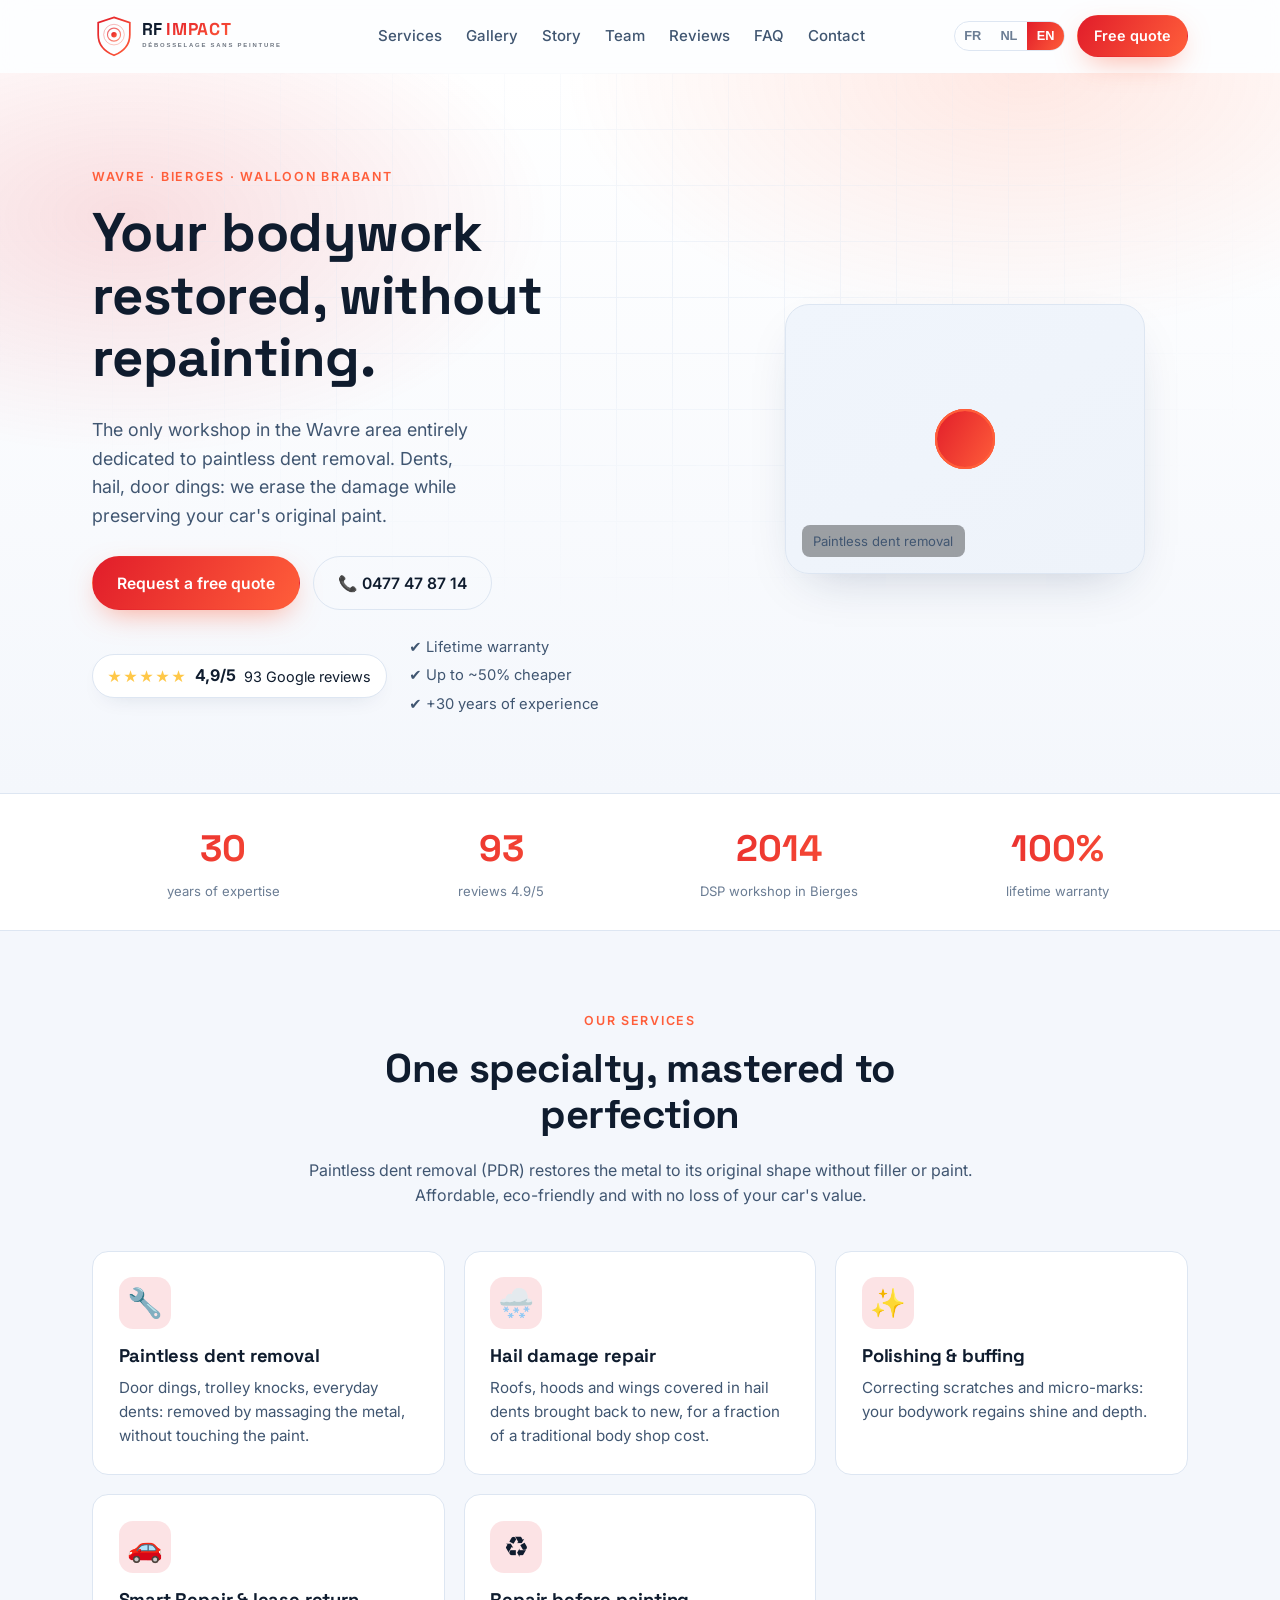
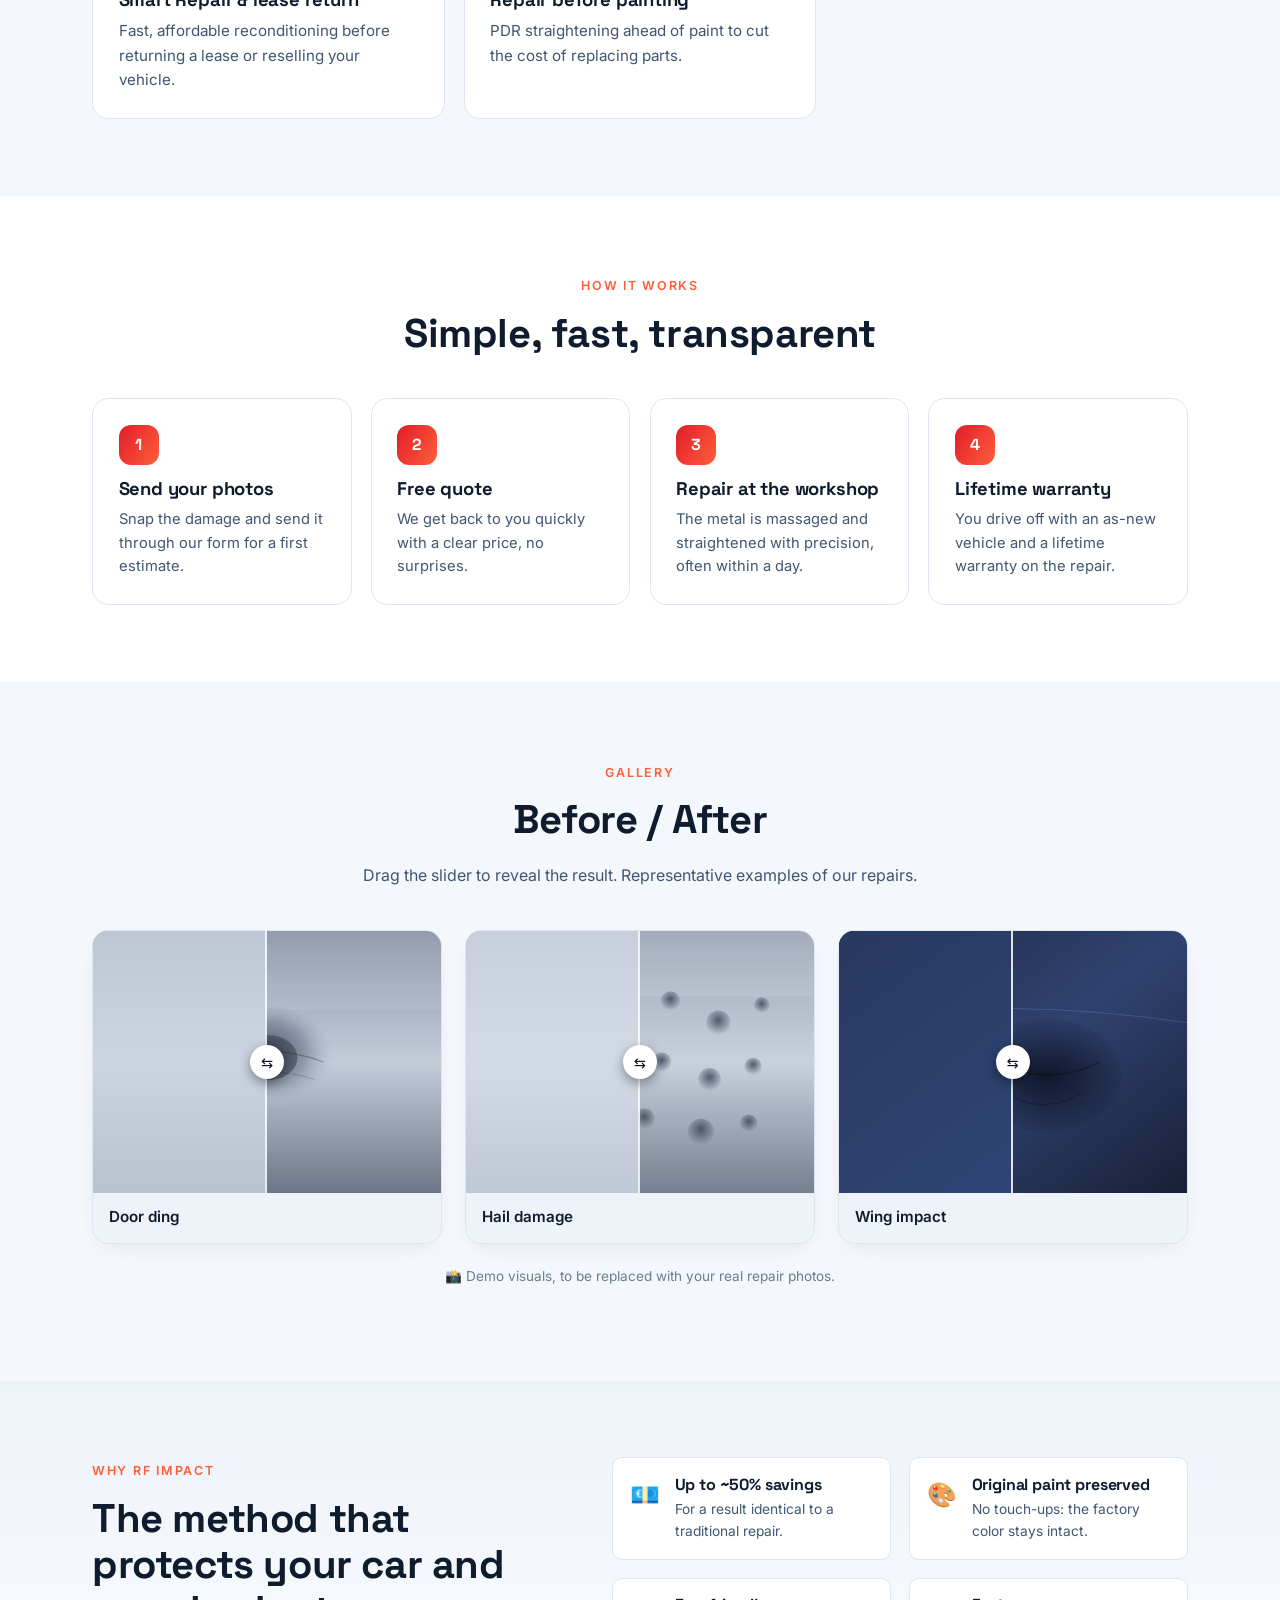
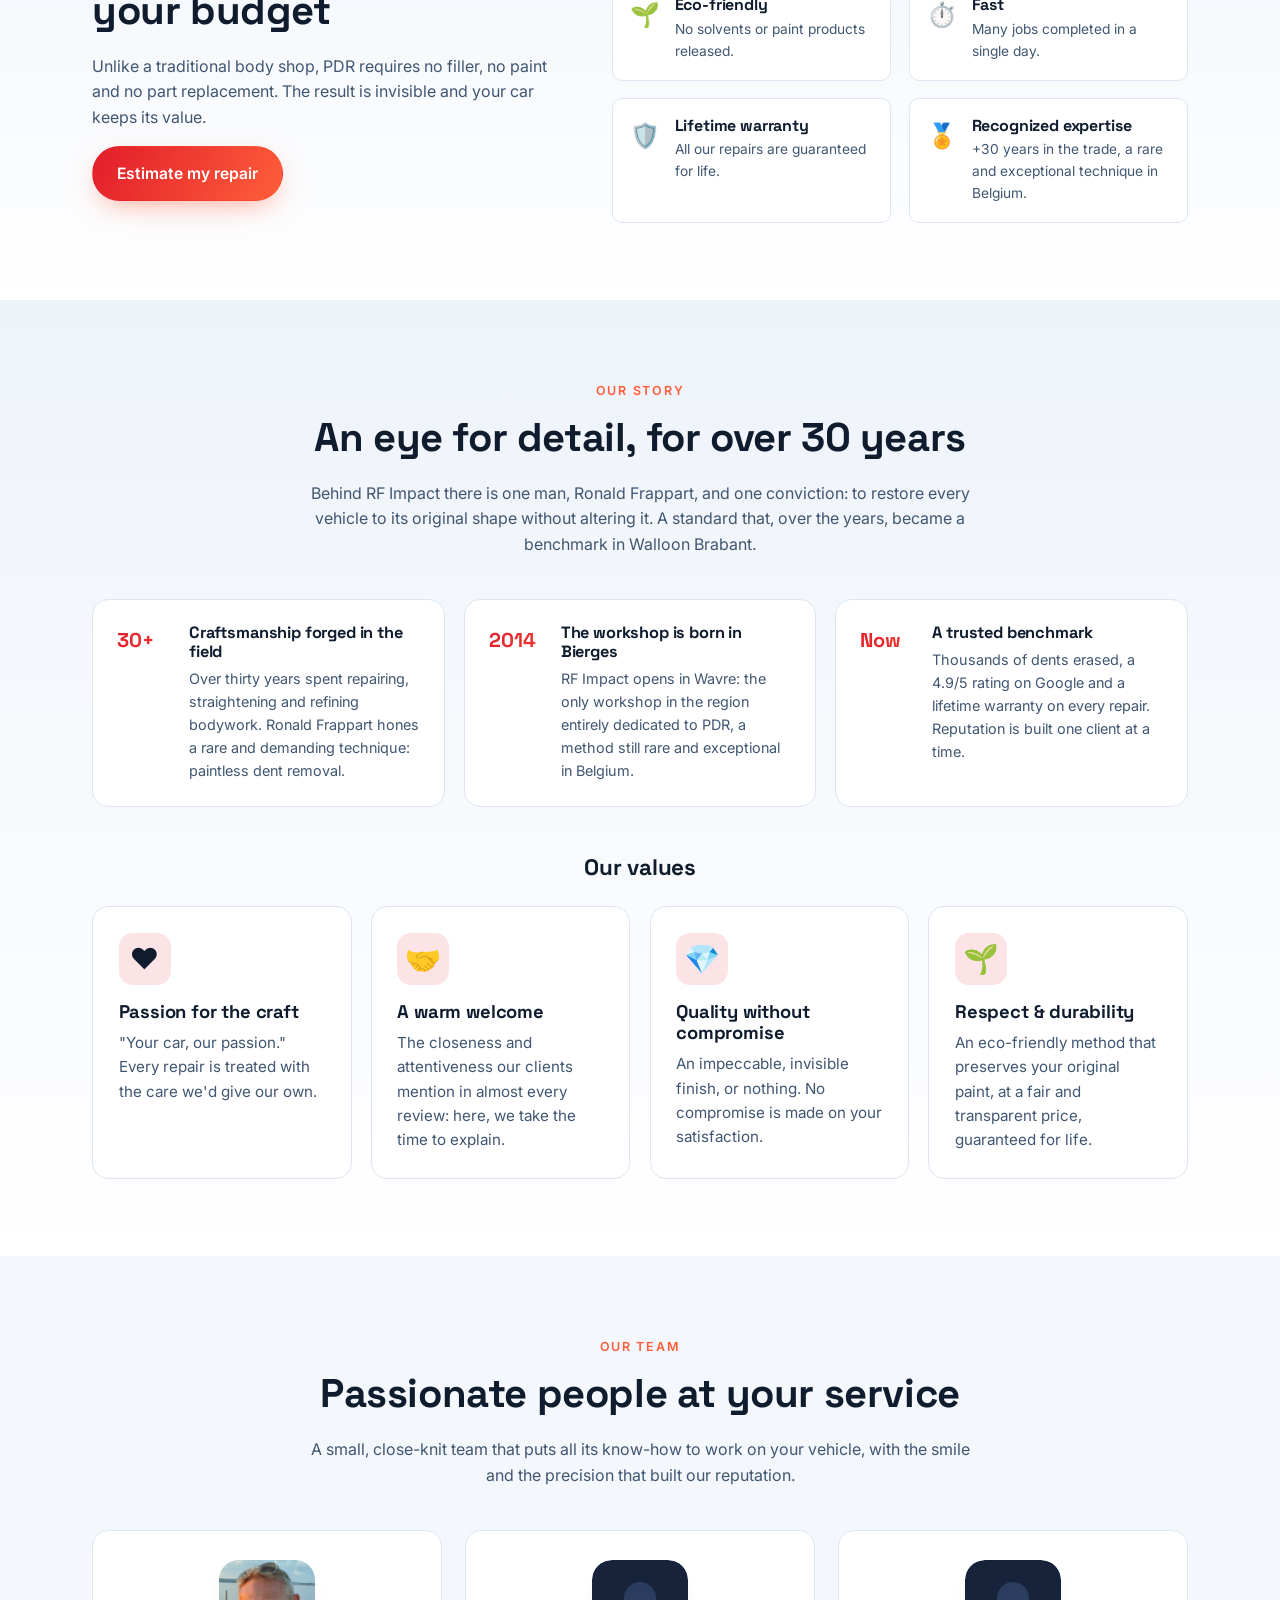
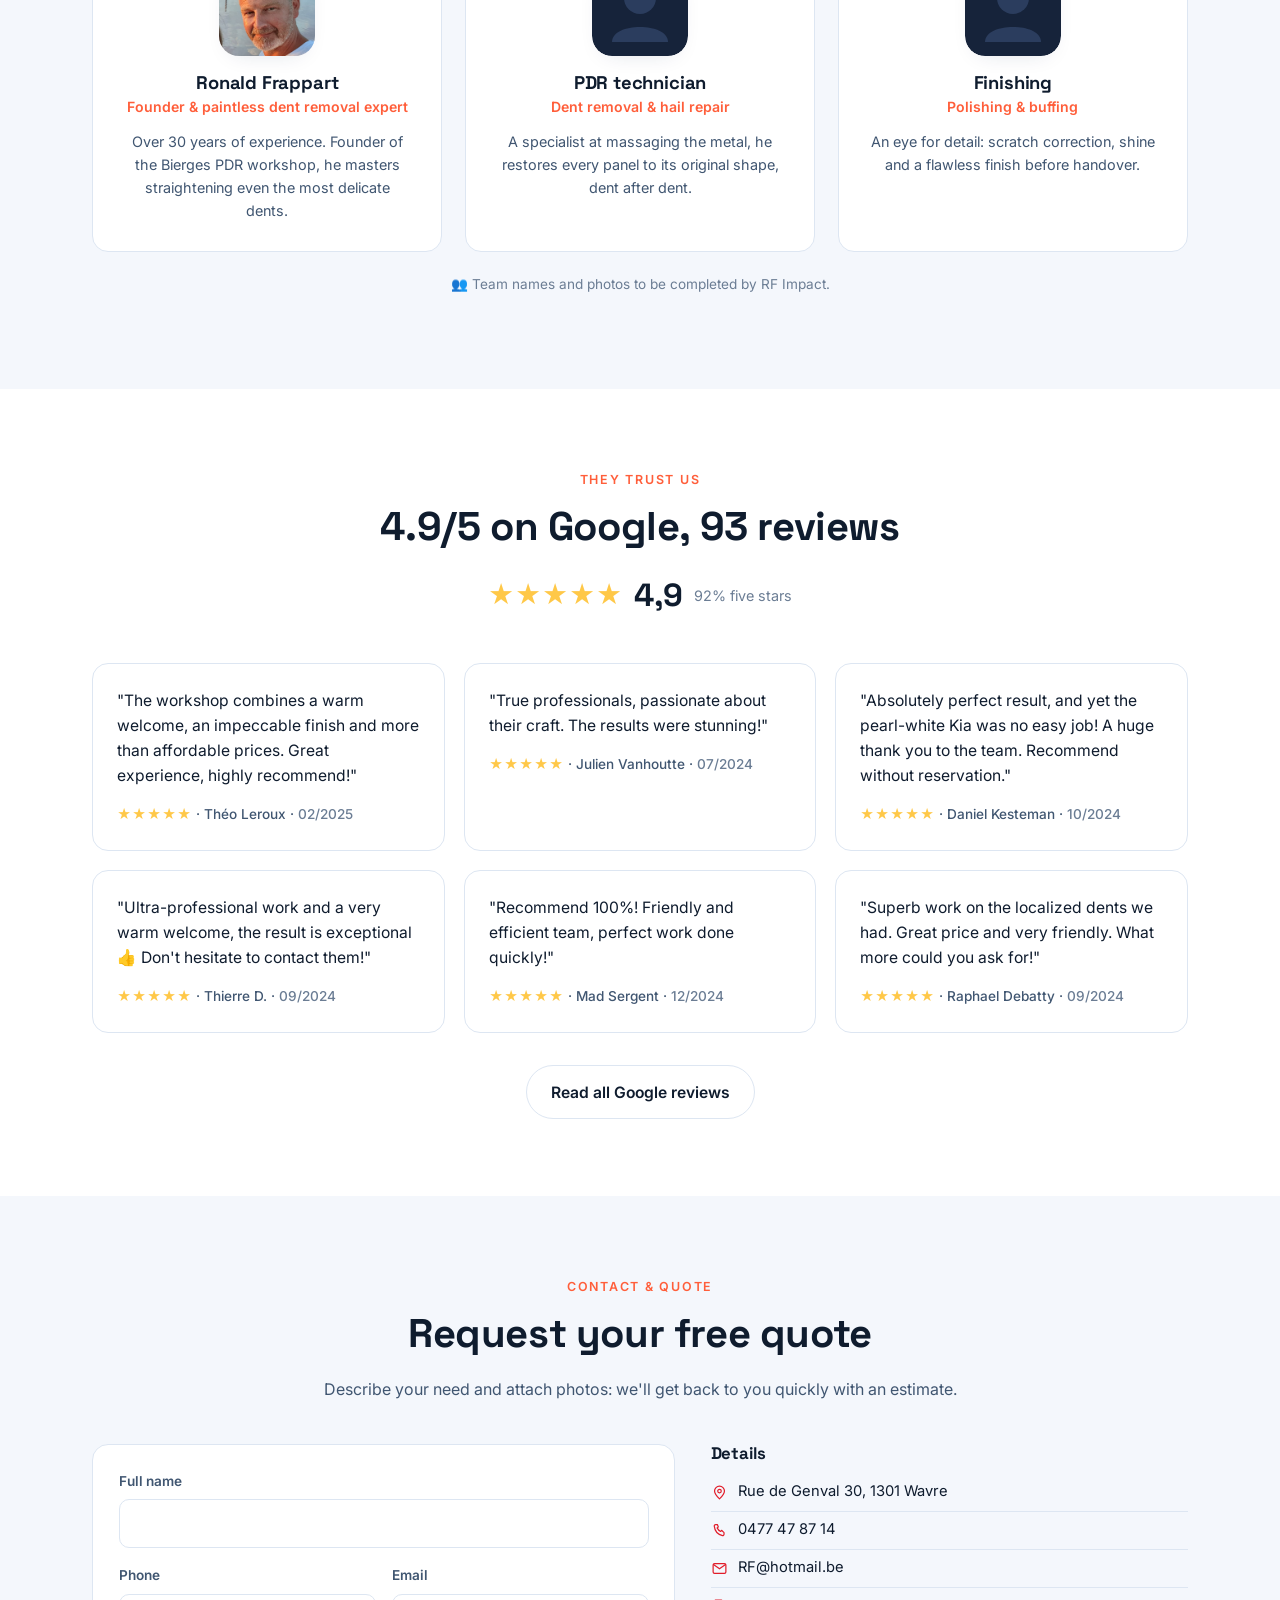
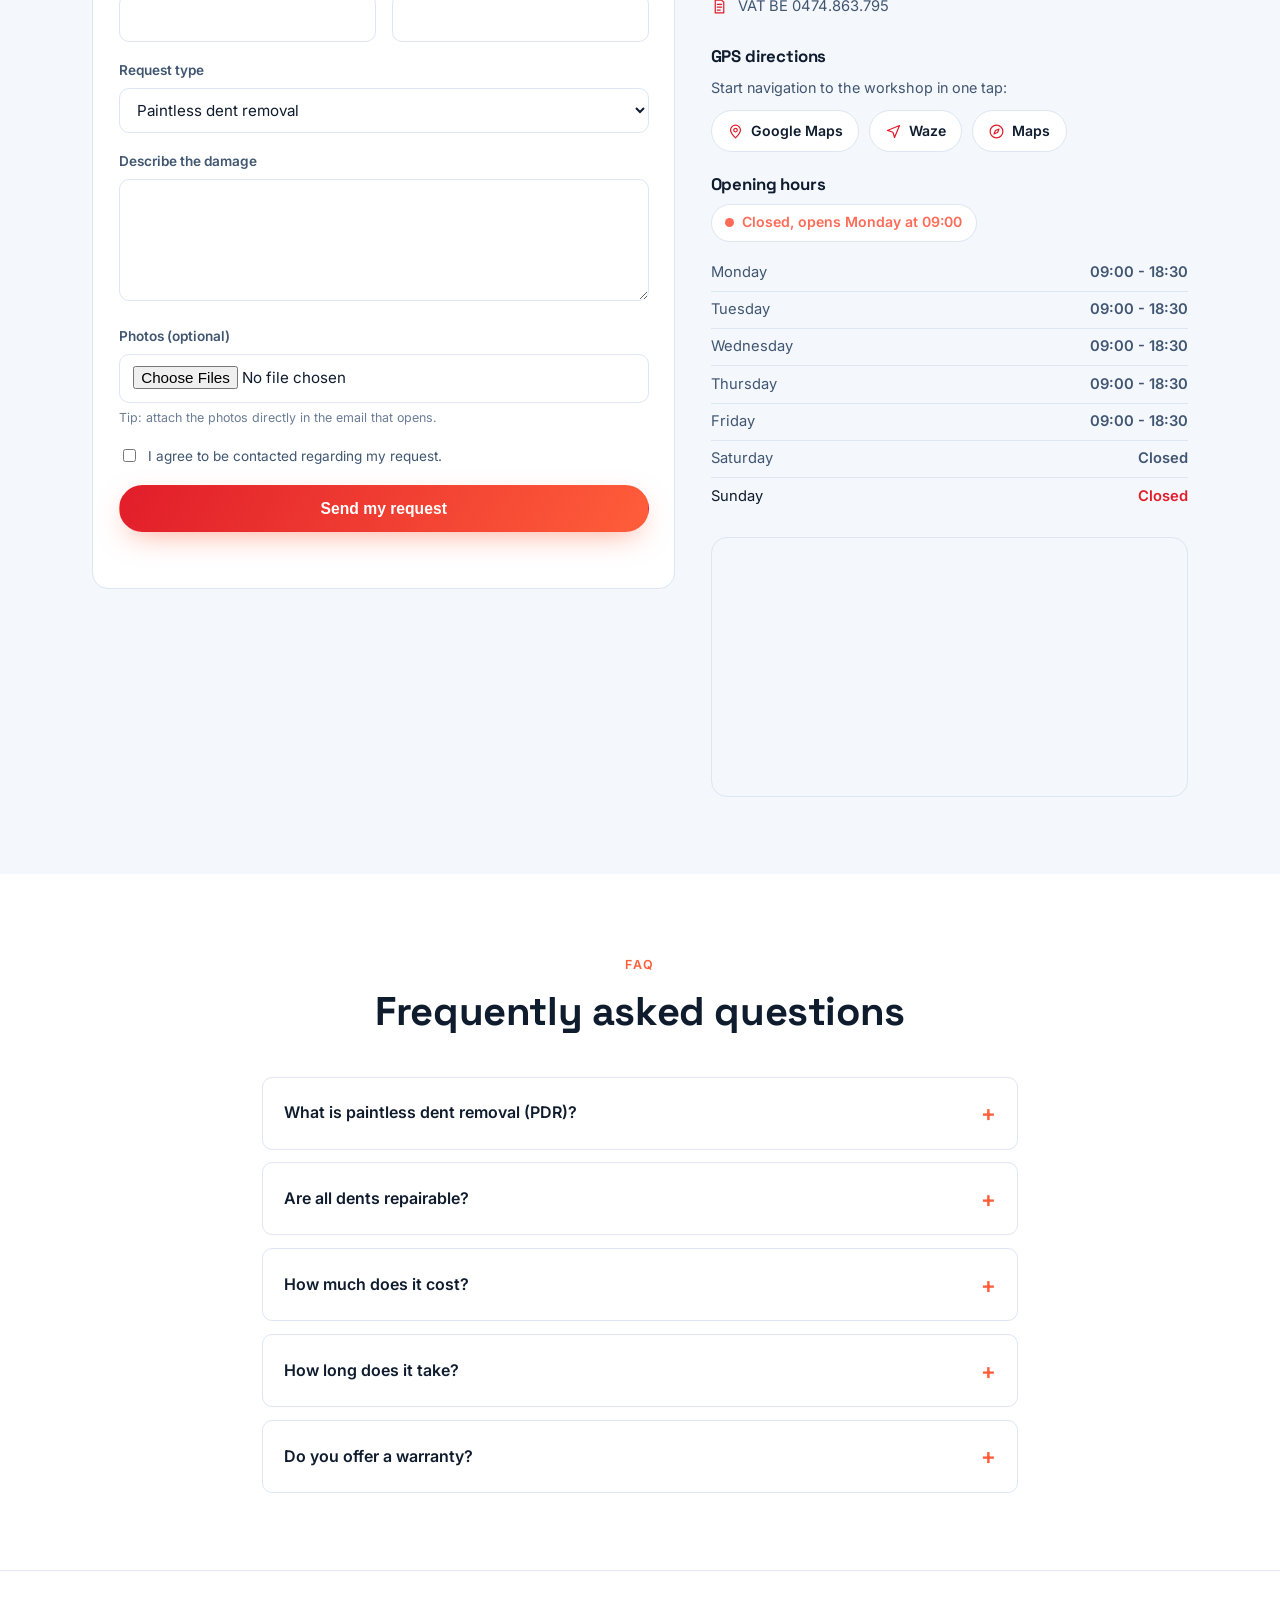
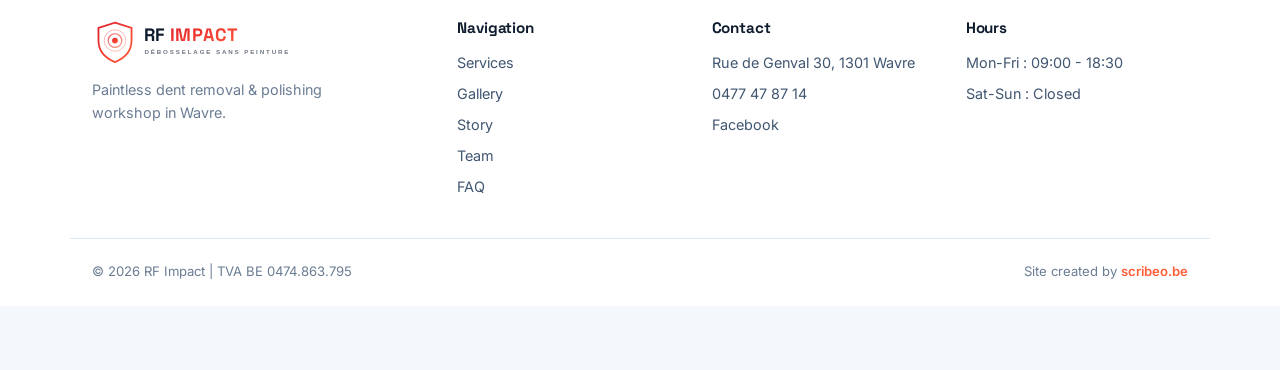
==== commit bf6ffb09: "Ajout du credit \"Site cree par scribeo.be\" (footer, 3 langues) Co-Authored-By: Claude Opus 4.8 <no" ====
--- a/index.html
+++ b/index.html
@@ -624,7 +624,7 @@
     </div>
     <div class="container footer-bottom">
       <span>© <span id="year">2026</span> RF Impact | TVA BE 0474.863.795</span>
-      <span data-i18n="footer.credit">Site de démonstration RF Impact</span>
+      <span class="footer-credit"><span data-i18n="footer.credit">Site créé par</span> <a href="https://scribeo.be" target="_blank" rel="noopener">scribeo.be</a></span>
     </div>
   </footer>
 
--- a/styles.css
+++ b/styles.css
@@ -280,6 +280,8 @@
 .footer-col a:hover{color:var(--brand-2)}
 .footer-bottom{display:flex;justify-content:space-between;flex-wrap:wrap;gap:.6rem;margin-top:2rem;padding-top:1.4rem;
   border-top:1px solid var(--line);color:var(--muted);font-size:.82rem}
+.footer-credit a{color:var(--brand-2);font-weight:600;border-bottom:1px solid transparent;transition:border-color .2s}
+.footer-credit a:hover{border-color:var(--brand-2)}
 
 /* ---------- Mobile action bar ---------- */
 .mobile-bar{position:fixed;bottom:0;left:0;right:0;z-index:90;display:none;align-items:flex-end;
